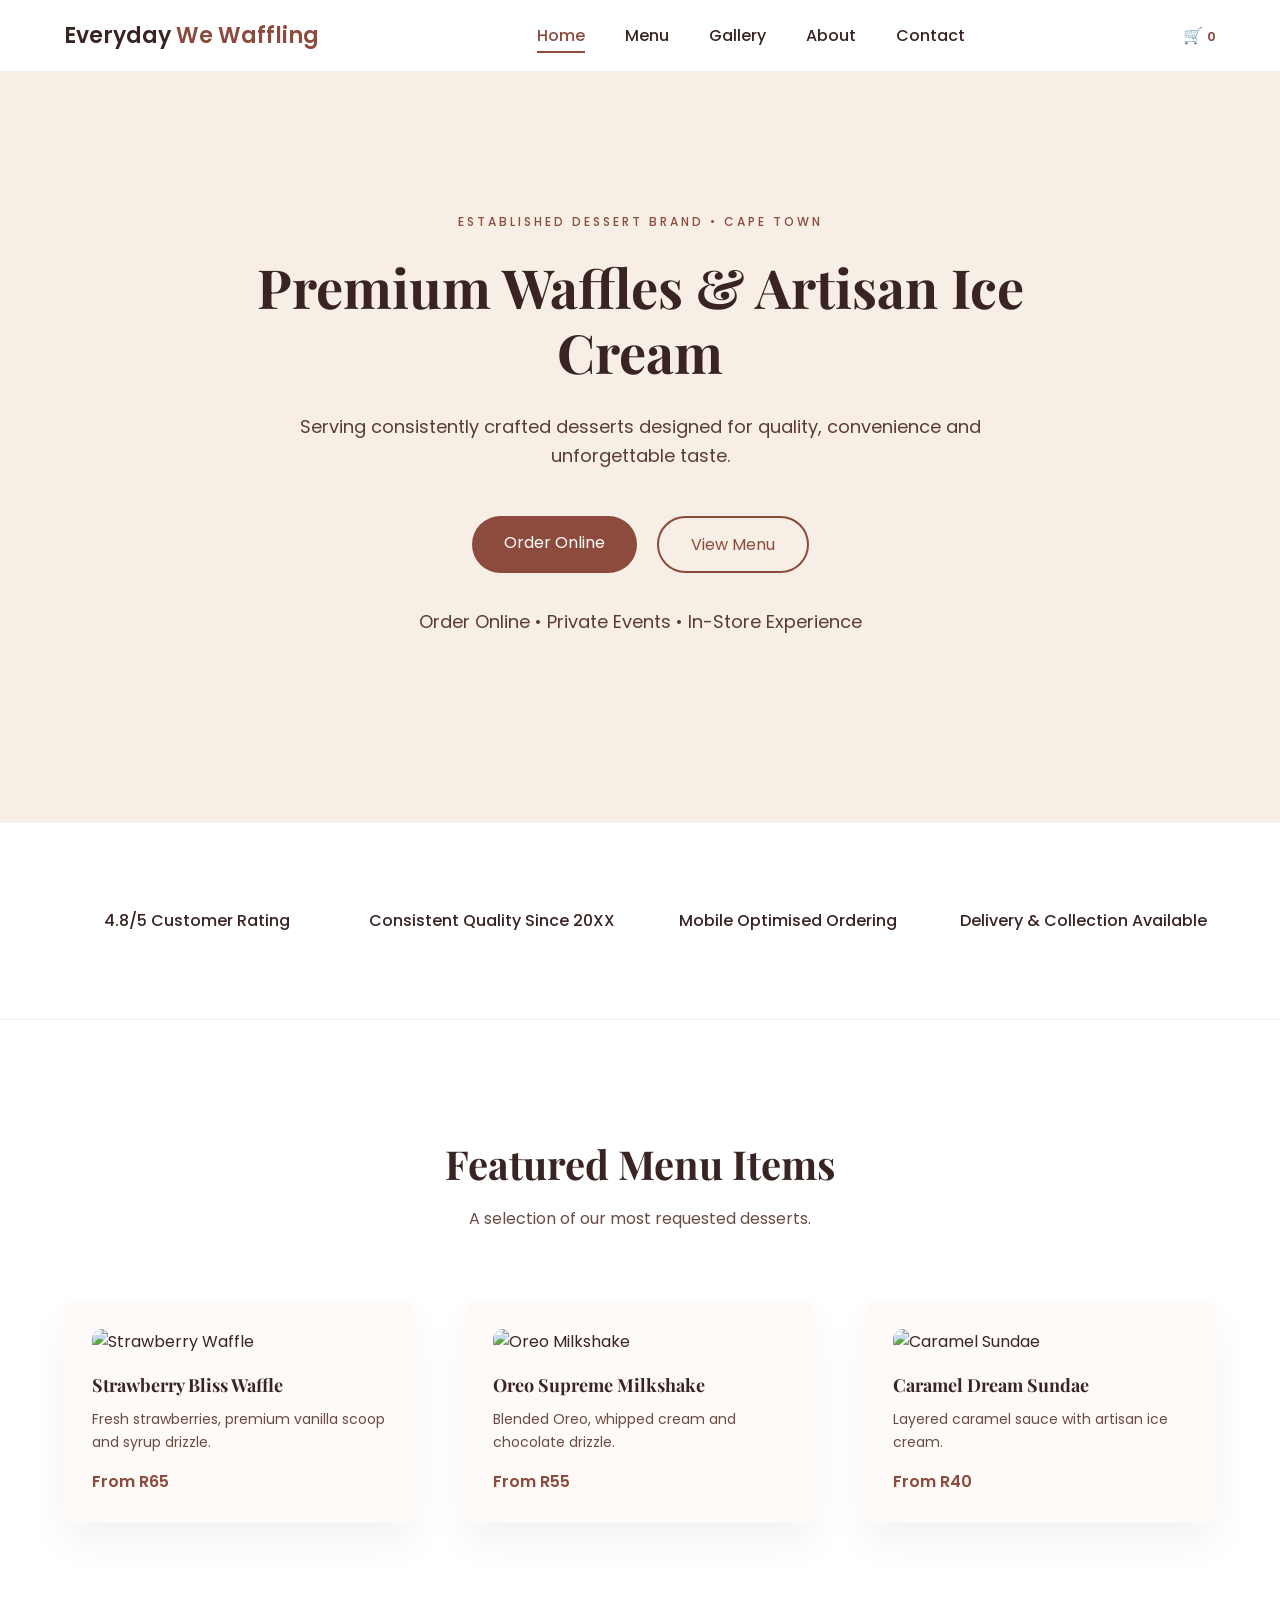
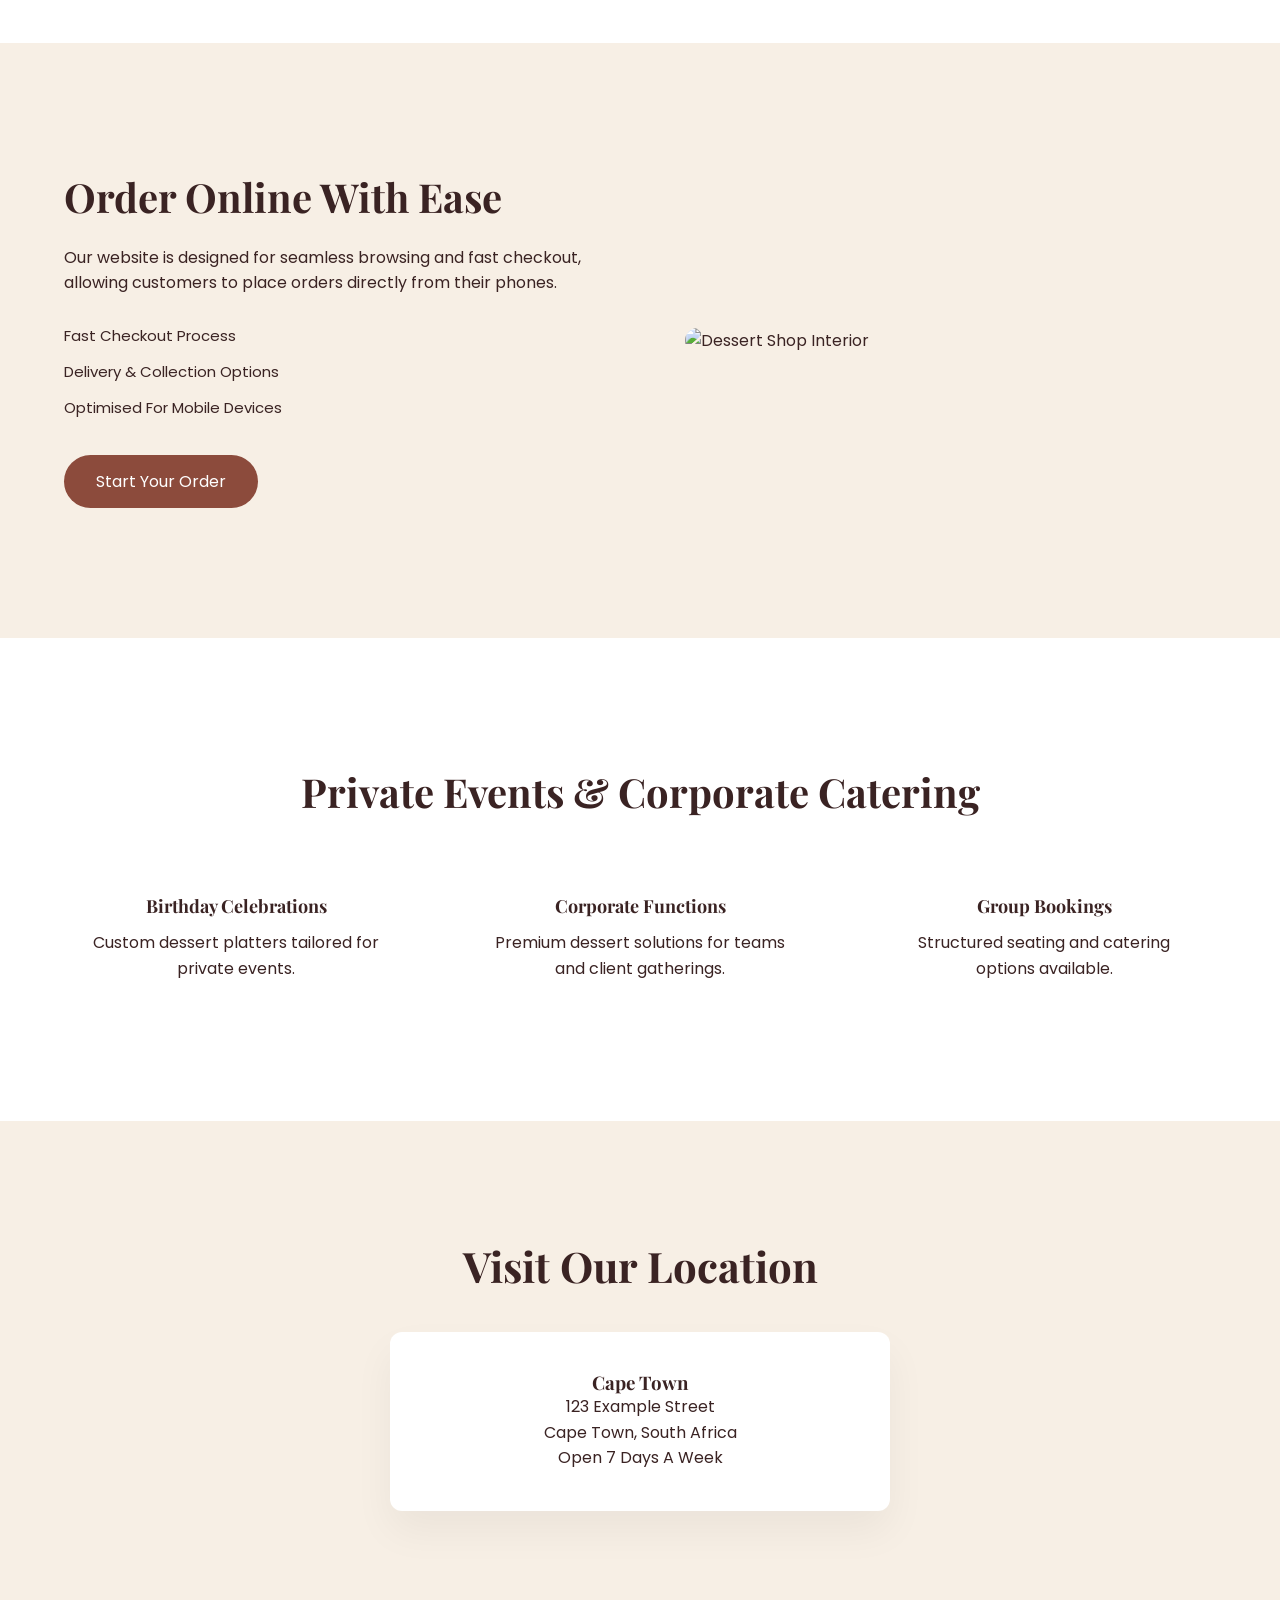
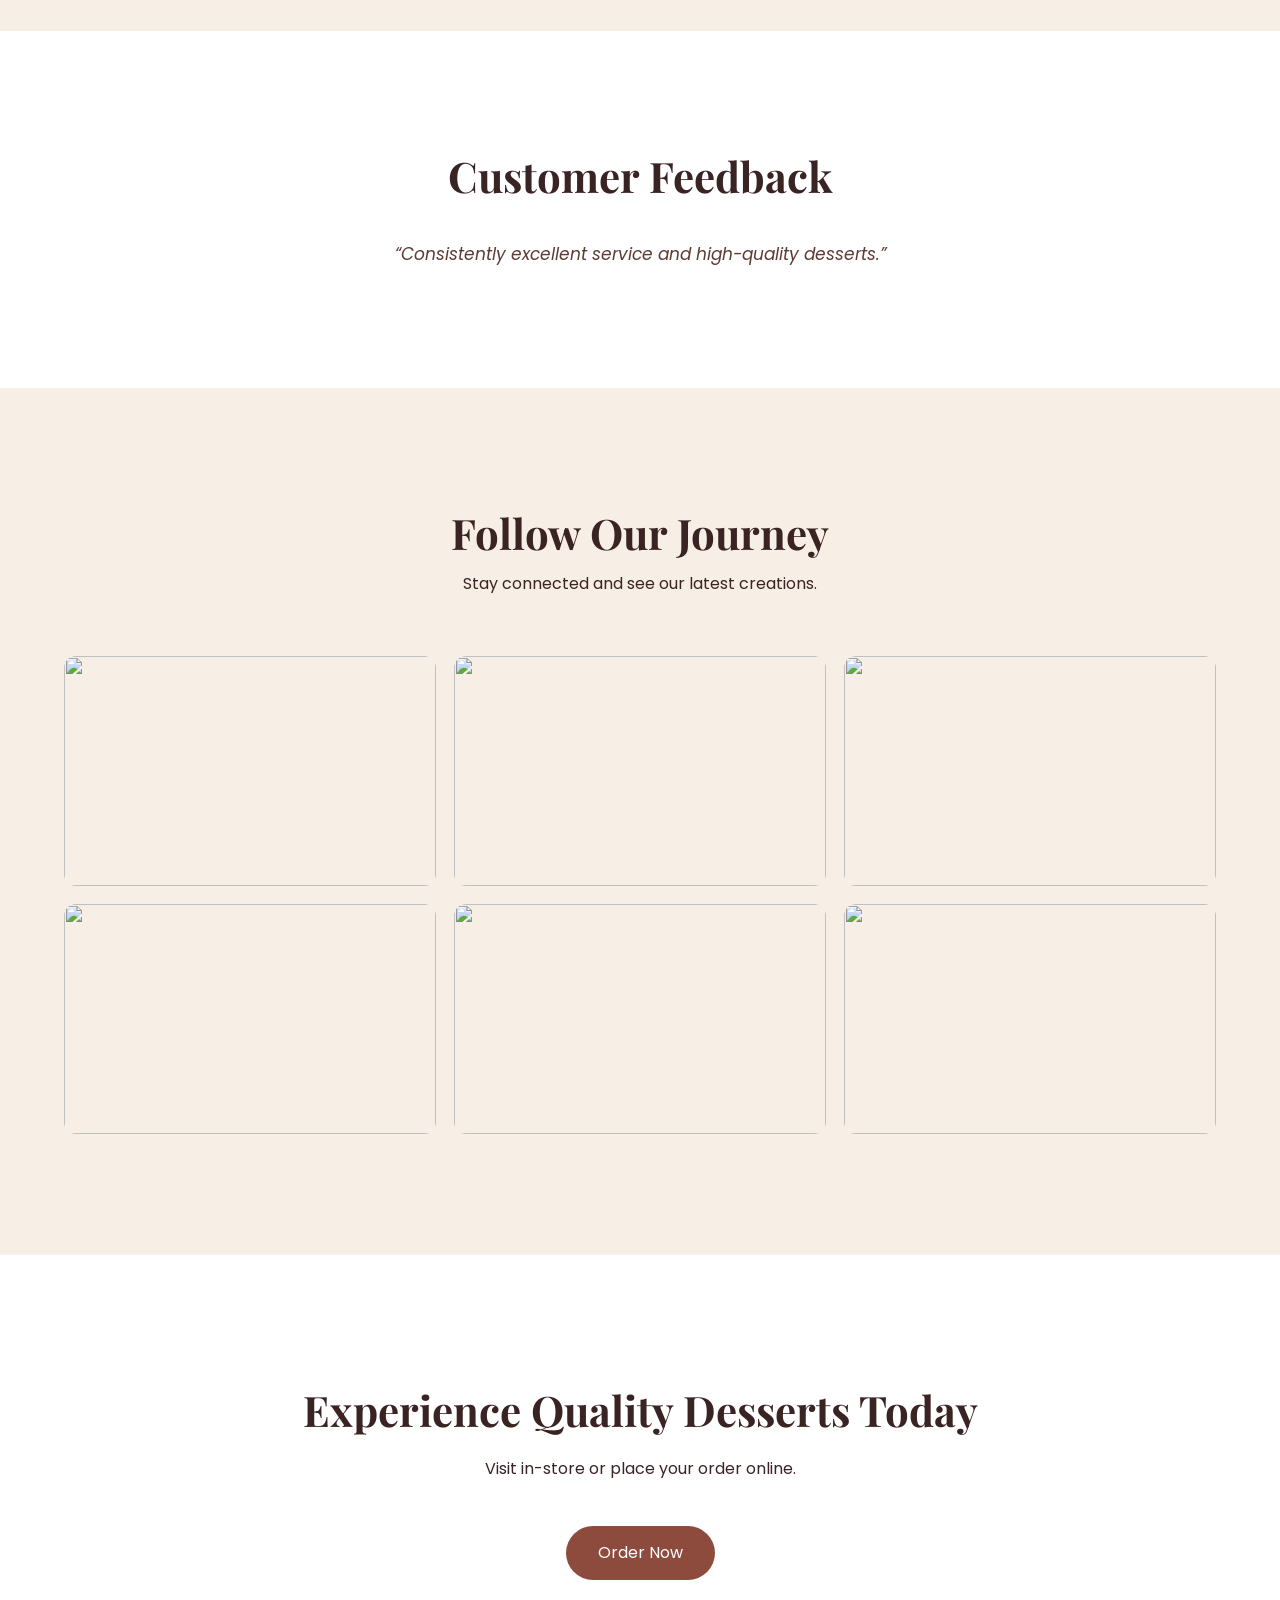
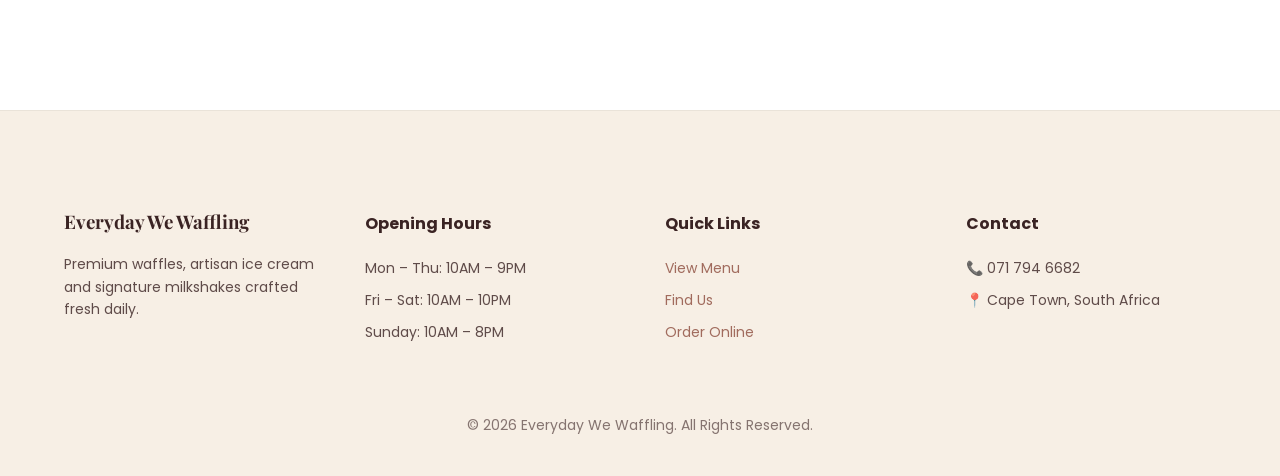
==== index.html @ 871d84f9 "updated all pages" ====
<!DOCTYPE html>
<html lang="en">
<head>
<meta charset="UTF-8">
<meta name="viewport" content="width=device-width, initial-scale=1.0">
<title>Everyday We Waffling | Premium Waffles & Artisan Ice Cream</title>

<link rel="stylesheet" href="css/styles.css">
<link rel="stylesheet" href="css/home.css">

<link href="https://fonts.googleapis.com/css2?family=Playfair+Display:wght@600;700&family=Poppins:wght@300;400;500;600&display=swap" rel="stylesheet">
</head>

<body>

<div id="header"></div>

<!-- HERO -->
<section class="hero reveal">
  <div class="container hero-content">

    <span class="hero-tagline">
      Established Dessert Brand • Cape Town
    </span>

    <h1>
      Premium Waffles & Artisan Ice Cream
    </h1>

    <p>
      Serving consistently crafted desserts designed for quality,
      convenience and unforgettable taste.
    </p>

    <div class="hero-buttons">
      <a href="menu.html" class="btn-primary">
        Order Online
      </a>
      <a href="#favourites" class="btn-outline">
        View Menu
      </a>
    </div>

    <p class="micro-trust">
      Order Online • Private Events • In-Store Experience
    </p>

  </div>
</section>

<!-- TRUST STRIP -->
<section class="social-proof reveal">
  <div class="container proof-grid">
    <div>4.8/5 Customer Rating</div>
    <div>Consistent Quality Since 20XX</div>
    <div>Mobile Optimised Ordering</div>
    <div>Delivery & Collection Available</div>
  </div>
</section>

<!-- BEST SELLERS -->
<section id="favourites" class="best-sellers reveal">
  <div class="container">

    <h2>Featured Menu Items</h2>
    <p class="section-sub">
      A selection of our most requested desserts.
    </p>

    <div class="products-grid">

      <div class="product-card">
        <img src="assets/images/products/strawberry-waffle.jpg" alt="Strawberry Waffle">
        <h3>Strawberry Bliss Waffle</h3>
        <p>Fresh strawberries, premium vanilla scoop and syrup drizzle.</p>
        <span class="price">From R65</span>
      </div>

      <div class="product-card">
        <img src="assets/images/products/oreo-milkshake.jpg" alt="Oreo Milkshake">
        <h3>Oreo Supreme Milkshake</h3>
        <p>Blended Oreo, whipped cream and chocolate drizzle.</p>
        <span class="price">From R55</span>
      </div>

      <div class="product-card">
        <img src="assets/images/products/caramel-sundae.jpg" alt="Caramel Sundae">
        <h3>Caramel Dream Sundae</h3>
        <p>Layered caramel sauce with artisan ice cream.</p>
        <span class="price">From R40</span>
      </div>

    </div>

  </div>
</section>

<!-- ONLINE ORDER -->
<section class="online-order reveal">
  <div class="container order-grid">

    <div class="order-text">
      <h2>Order Online With Ease</h2>
      <p>
        Our website is designed for seamless browsing and fast checkout,
        allowing customers to place orders directly from their phones.
      </p>

      <ul>
        <li>Fast Checkout Process</li>
        <li>Delivery & Collection Options</li>
        <li>Optimised For Mobile Devices</li>
      </ul>

      <a href="menu.html" class="btn-primary">
        Start Your Order
      </a>
    </div>

    <div class="order-image">
      <img src="assets/images/products/shop-interior.jpg" alt="Dessert Shop Interior">
    </div>

  </div>
</section>

<!-- EVENTS -->
<section class="events reveal">
  <div class="container">

    <h2>Private Events & Corporate Catering</h2>

    <div class="events-grid">
      <div>
        <h3>Birthday Celebrations</h3>
        <p>Custom dessert platters tailored for private events.</p>
      </div>

      <div>
        <h3>Corporate Functions</h3>
        <p>Premium dessert solutions for teams and client gatherings.</p>
      </div>

      <div>
        <h3>Group Bookings</h3>
        <p>Structured seating and catering options available.</p>
      </div>
    </div>

  </div>
</section>

<!-- LOCATION SECTION -->
<section class="locations reveal">
  <div class="container">

    <h2>Visit Our Location</h2>

    <div class="location-box">
      <h3>Cape Town</h3>
      <p>
        123 Example Street<br>
        Cape Town, South Africa
      </p>
      <p>Open 7 Days A Week</p>
    </div>

  </div>
</section>

<!-- TESTIMONIAL -->
<section class="testimonials reveal">
  <div class="container">
    <h2>Customer Feedback</h2>
    <div class="testimonial">
      “Consistently excellent service and high-quality desserts.”
    </div>
  </div>
</section>

<!-- INSTAGRAM -->
<section class="instagram reveal">
  <div class="container">

    <h2>Follow Our Journey</h2>
    <p>Stay connected and see our latest creations.</p>

    <div class="insta-grid">
      <img src="assets/images/products/insta1.jpg" alt="">
      <img src="assets/images/products/insta2.jpg" alt="">
      <img src="assets/images/products/insta3.jpg" alt="">
      <img src="assets/images/products/insta4.jpg" alt="">
      <img src="assets/images/products/insta5.jpg" alt="">
      <img src="assets/images/products/insta6.jpg" alt="">
    </div>

  </div>
</section>

<!-- FINAL CTA -->
<section class="cta reveal">
  <div class="container">

    <h2>Experience Quality Desserts Today</h2>
    <p>Visit in-store or place your order online.</p>

    <a href="menu.html" class="btn-primary large">
      Order Now
    </a>

  </div>
</section>

<div id="footer"></div>

<script src="components/component.js"></script>

<script>
const reveals = document.querySelectorAll(".reveal");

const observer = new IntersectionObserver(entries=>{
  entries.forEach(entry=>{
    if(entry.isIntersecting){
      entry.target.classList.add("active");
    }
  });
},{ threshold:0.15 });

reveals.forEach(reveal=>{
  observer.observe(reveal);
});
</script>

</body>
</html>
---- css/styles.css ----
/* =========================
   ROOT VARIABLES
========================= */

:root{
  --brown:#3a2323;
  --accent:#8c4b3c;
  --cream:#f7efe5;
  --light:#fdfaf7;
  --text:#3a2323;
}

/* =========================
   RESET
========================= */

*{
  margin:0;
  padding:0;
  box-sizing:border-box;
}

html{
  scroll-behavior:smooth;
}

body{
  font-family:'Poppins',sans-serif;
  color:var(--text);
  background:var(--cream);
  line-height:1.6;
  overflow-x:hidden;
}

/* =========================
   LAYOUT SYSTEM
========================= */

.container{
  width:90%;
  max-width:1200px;
  margin:0 auto;
}

section{
  padding:120px 0;
}

/* =========================
   TYPOGRAPHY
========================= */

h1,h2,h3{
  font-family:'Playfair Display',serif;
  line-height:1.2;
}

h2{
  font-size:42px;
}

p{
  line-height:1.6;
}

/* =========================
   BUTTONS (MICRO INTERACTIONS)
========================= */

.btn-primary{
  padding:14px 32px;
  border-radius:30px;
  text-decoration:none;
  background:var(--accent);
  color:#fff;
  display:inline-block;
  transition:all .3s ease;
}

.btn-primary:hover{
  background:#6f3a2e;
  transform:translateY(-3px);
  box-shadow:0 10px 25px rgba(0,0,0,0.15);
}

.btn-outline{
  padding:14px 32px;
  border-radius:30px;
  border:2px solid var(--accent);
  color:var(--accent);
  text-decoration:none;
  display:inline-block;
  transition:all .3s ease;
}

.btn-outline:hover{
  background:var(--accent);
  color:#fff;
  transform:translateY(-3px);
}

/* =========================
   HEADER
========================= */

.site-header{
  position:sticky;
  top:0;
  width:100%;
  background:#ffffff;
  border-bottom:1px solid rgba(0,0,0,0.06);
  z-index:1000;
  transition:all .3s ease;
}

.site-header.scrolled{
  box-shadow:0 10px 30px rgba(0,0,0,0.05);
  padding:10px 0;
}

.navbar{
  display:flex;
  justify-content:space-between;
  align-items:center;
  padding:18px 0;
}

.logo{
  font-size:22px;
  font-weight:600;
  color:var(--brown);
  text-decoration:none;
  transition:.3s ease;
}

.logo span{
  color:var(--accent);
}

.nav-links{
  display:flex;
  gap:40px;
  list-style:none;
}

.nav-links a{
  text-decoration:none;
  color:var(--brown);
  font-weight:500;
  position:relative;
  transition:.3s ease;
}

.nav-links a::after{
  content:"";
  position:absolute;
  bottom:-6px;
  left:0;
  width:0;
  height:2px;
  background:var(--accent);
  transition:.3s ease;
}

.nav-links a:hover::after,
.nav-links a.active::after{
  width:100%;
}

.nav-links a.active{
  color:var(--accent);
}

/* Header Icons */

.nav-icons{
  display:flex;
  align-items:center;
  gap:22px;
}

.nav-icons i{
  font-size:18px;
  cursor:pointer;
  color:var(--brown);
  transition:.3s ease;
}

.nav-icons i:hover{
  color:var(--accent);
  transform:translateY(-2px);
}

.cart-count{
  font-size:13px;
  font-weight:600;
  color:var(--accent);
}

/* Mobile */

.hamburger{
  display:none;
  cursor:pointer;
  flex-direction:column;
  gap:4px;
}

.hamburger span{
  width:25px;
  height:3px;
  background:var(--brown);
}

/* =========================
   FOOTER
========================= */

.site-footer{
  background:var(--cream);
  color:var(--brown);
  padding:100px 0 40px;
  border-top:1px solid rgba(0,0,0,0.05);
}

.footer-grid{
  display:grid;
  grid-template-columns:repeat(auto-fit,minmax(220px,1fr));
  gap:50px;
}

.site-footer h3,
.site-footer h4{
  margin-bottom:20px;
}

.site-footer p,
.site-footer li{
  font-size:14px;
  margin-bottom:10px;
  opacity:.8;
}

.site-footer ul{
  list-style:none;
}

.site-footer a{
  color:var(--accent);
  text-decoration:none;
  transition:.3s ease;
}

.site-footer a:hover{
  color:var(--brown);
}

.footer-bottom{
  text-align:center;
  margin-top:60px;
  font-size:14px;
  opacity:.6;
}

/* =========================
   SCROLL REVEAL SYSTEM
========================= */

.reveal{
  opacity:0;
  transform:translateY(40px);
  transition:all .8s ease;
}

.reveal.active{
  opacity:1;
  transform:translateY(0);
}

/* =========================
   RESPONSIVE
========================= */

@media(max-width:900px){

  section{
    padding:90px 0;
  }

  .nav-links{
    position:absolute;
    top:70px;
    right:0;
    background:var(--cream);
    width:250px;
    flex-direction:column;
    padding:30px;
    gap:20px;
    box-shadow:0 20px 40px rgba(0,0,0,0.1);
    transform:translateX(100%);
    opacity:0;
    transition:all .3s ease;
  }

  .nav-links.active{
    transform:translateX(0);
    opacity:1;
  }

  .hamburger{
    display:flex;
  }

}
---- css/home.css ----
/* =========================
   HERO
========================= */

.hero{
  background:#f7efe5;
  text-align:center;
  padding-top:140px;
  padding-bottom:140px;
}

.hero-content{
  max-width:800px;
  margin:0 auto;
}

.hero-tagline{
  display:block;
  font-size:12px;
  letter-spacing:3px;
  text-transform:uppercase;
  color:#8c4b3c;
  margin-bottom:24px;
  font-weight:500;
}

.hero h1{
  font-size:54px;
  color:#3a2323;
  margin-bottom:28px;
}

.hero p{
  font-size:18px;
  color:#5c3b33;
  margin-bottom:45px;
}

.hero-buttons{
  display:flex;
  justify-content:center;
  gap:20px;
  flex-wrap:wrap;
}

.micro-trust{
  margin-top:35px;
  font-size:14px;
  color:#6b4a42;
}

/* =========================
   TRUST BAR
========================= */

.social-proof{
  background:#ffffff;
  padding:70px 0;
  border-top:1px solid rgba(0,0,0,0.05);
  border-bottom:1px solid rgba(0,0,0,0.05);
}

.proof-grid{
  display:grid;
  grid-template-columns:repeat(auto-fit,minmax(200px,1fr));
  gap:30px;
  text-align:center;
  font-weight:500;
  color:#3a2323;
}

.proof-grid div{
  padding:15px 0;
}

/* =========================
   BEST SELLERS
========================= */

.best-sellers{
  background:#ffffff;
}

.best-sellers h2{
  text-align:center;
  font-size:40px;
  margin-bottom:18px;
}

.section-sub{
  text-align:center;
  margin-bottom:70px;
  color:#6b4a42;
}

.products-grid{
  display:grid;
  grid-template-columns:repeat(auto-fit,minmax(280px,1fr));
  gap:50px;
}

.product-card{
  background:#fdfaf7;
  border-radius:12px; /* reduced from 18px */
  padding:28px;
  box-shadow:0 20px 40px rgba(0,0,0,0.05);
  display:flex;
  flex-direction:column;
  transition:transform .3s ease, box-shadow .3s ease;
}

.product-card:hover{
  transform:translateY(-8px);
  box-shadow:0 25px 50px rgba(0,0,0,0.07);
}

.product-card img{
  width:100%;
  border-radius:10px; /* reduced */
  margin-bottom:20px;
  transition:transform .4s ease;
}

.product-card:hover img{
  transform:scale(1.04);
}

.product-card h3{
  margin-bottom:12px;
  font-size:18px;
}

.product-card p{
  margin-bottom:16px;
  font-size:14px;
  color:#6b4a42;
}

.price{
  margin-top:auto;
  font-weight:600;
  color:#8c4b3c;
}

/* =========================
   ONLINE ORDER
========================= */

.online-order{
  background:#f7efe5;
  padding:130px 0;
}

.order-grid{
  display:grid;
  grid-template-columns:1fr 1fr;
  gap:90px;
  align-items:center;
}

.order-text h2{
  font-size:40px;
  margin-bottom:24px;
}

.order-text p{
  margin-bottom:28px;
}

.order-text ul{
  list-style:none;
  padding:0;
  margin-bottom:35px;
}

.order-text li{
  margin-bottom:12px;
  font-size:15px;
}

.order-image img{
  width:100%;
  border-radius:14px;
  transition:transform .4s ease;
}

.order-image img:hover{
  transform:scale(1.02);
}

/* =========================
   EVENTS
========================= */

.events{
  background:#ffffff;
  text-align:center;
  padding:130px 0;
}

.events h2{
  font-size:40px;
  margin-bottom:70px;
}

.events-grid{
  display:grid;
  grid-template-columns:repeat(auto-fit,minmax(250px,1fr));
  gap:60px;
}

.events-grid div{
  padding:10px 20px;
}

.events-grid h3{
  margin-bottom:12px;
  font-size:18px;
}

/* =========================
   LOCATIONS
========================= */

.locations{
  background:#f7efe5;
  text-align:center;
  padding:120px 0;
}

.location-box{
  max-width:500px;
  margin:40px auto 0;
  background:#ffffff;
  padding:40px;
  border-radius:12px;
  box-shadow:0 20px 40px rgba(0,0,0,0.05);
}

/* =========================
   TESTIMONIALS
========================= */

.testimonials{
  background:#ffffff;
  text-align:center;
  padding:120px 0;
}

.testimonials h2{
  margin-bottom:40px;
}

.testimonial{
  max-width:650px;
  margin:0 auto;
  font-size:17px;
  font-style:italic;
  color:#5c3b33;
}

/* =========================
   INSTAGRAM
========================= */

.instagram{
  background:#f7efe5;
  text-align:center;
  padding:120px 0;
}

.instagram h2{
  margin-bottom:12px;
}

.instagram p{
  margin-bottom:60px;
}

.insta-grid{
  display:grid;
  grid-template-columns:repeat(3,1fr);
  gap:18px;
}

.insta-grid img{
  width:100%;
  height:230px;
  object-fit:cover;
  border-radius:12px;
  transition:transform .4s ease;
}

.insta-grid img:hover{
  transform:scale(1.03);
}

/* =========================
   CTA
========================= */

.cta{
  background:#ffffff; /* changed from dark brown */
  color:#3a2323;
  text-align:center;
  padding:130px 0;
  border-top:1px solid rgba(0,0,0,0.05);
}

.cta h2{
  font-size:42px;
  margin-bottom:20px;
}

.cta p{
  margin-bottom:45px;
}

/* =========================
   RESPONSIVE
========================= */

@media(max-width:900px){

  .hero h1{
    font-size:36px;
  }

  .order-grid{
    grid-template-columns:1fr;
    gap:50px;
  }

  .insta-grid{
    grid-template-columns:repeat(2,1fr);
  }

}

@media(max-width:600px){

  section{
    padding:90px 0;
  }

  .insta-grid{
    grid-template-columns:1fr;
  }

}
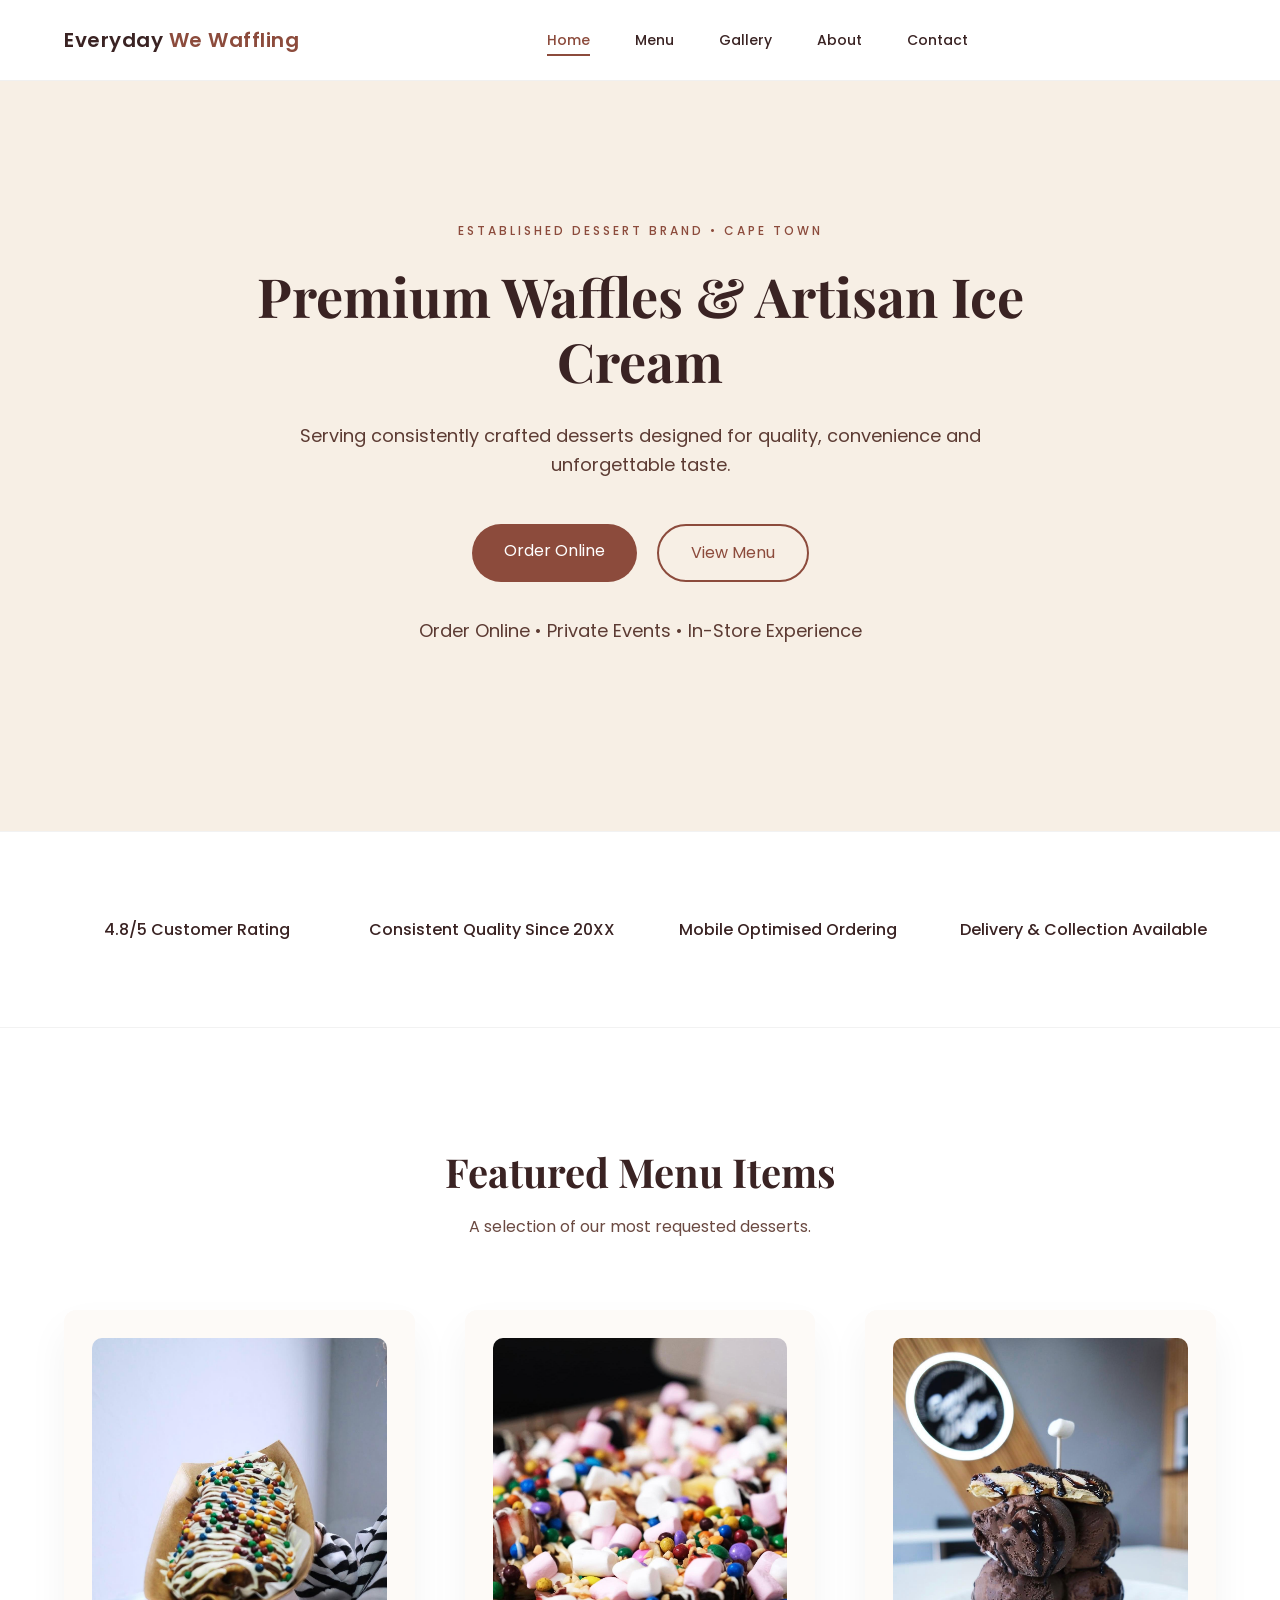
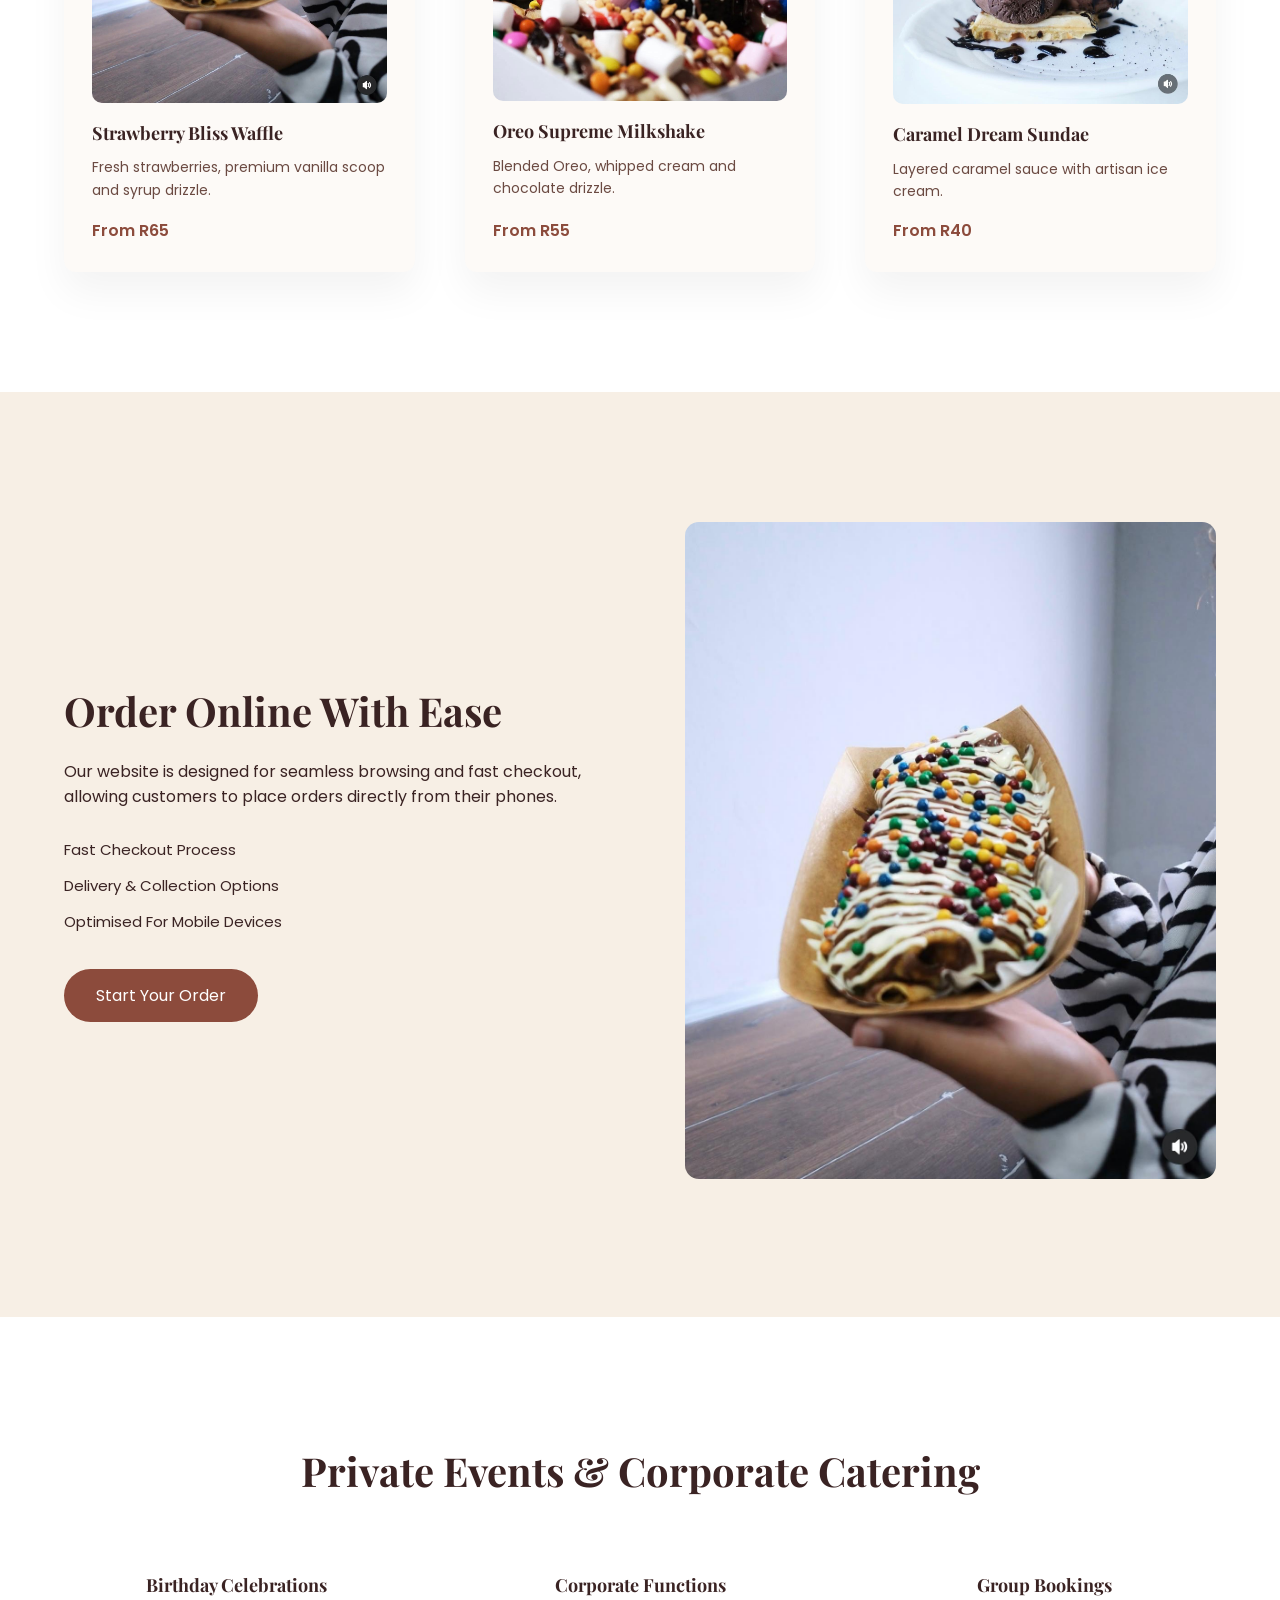
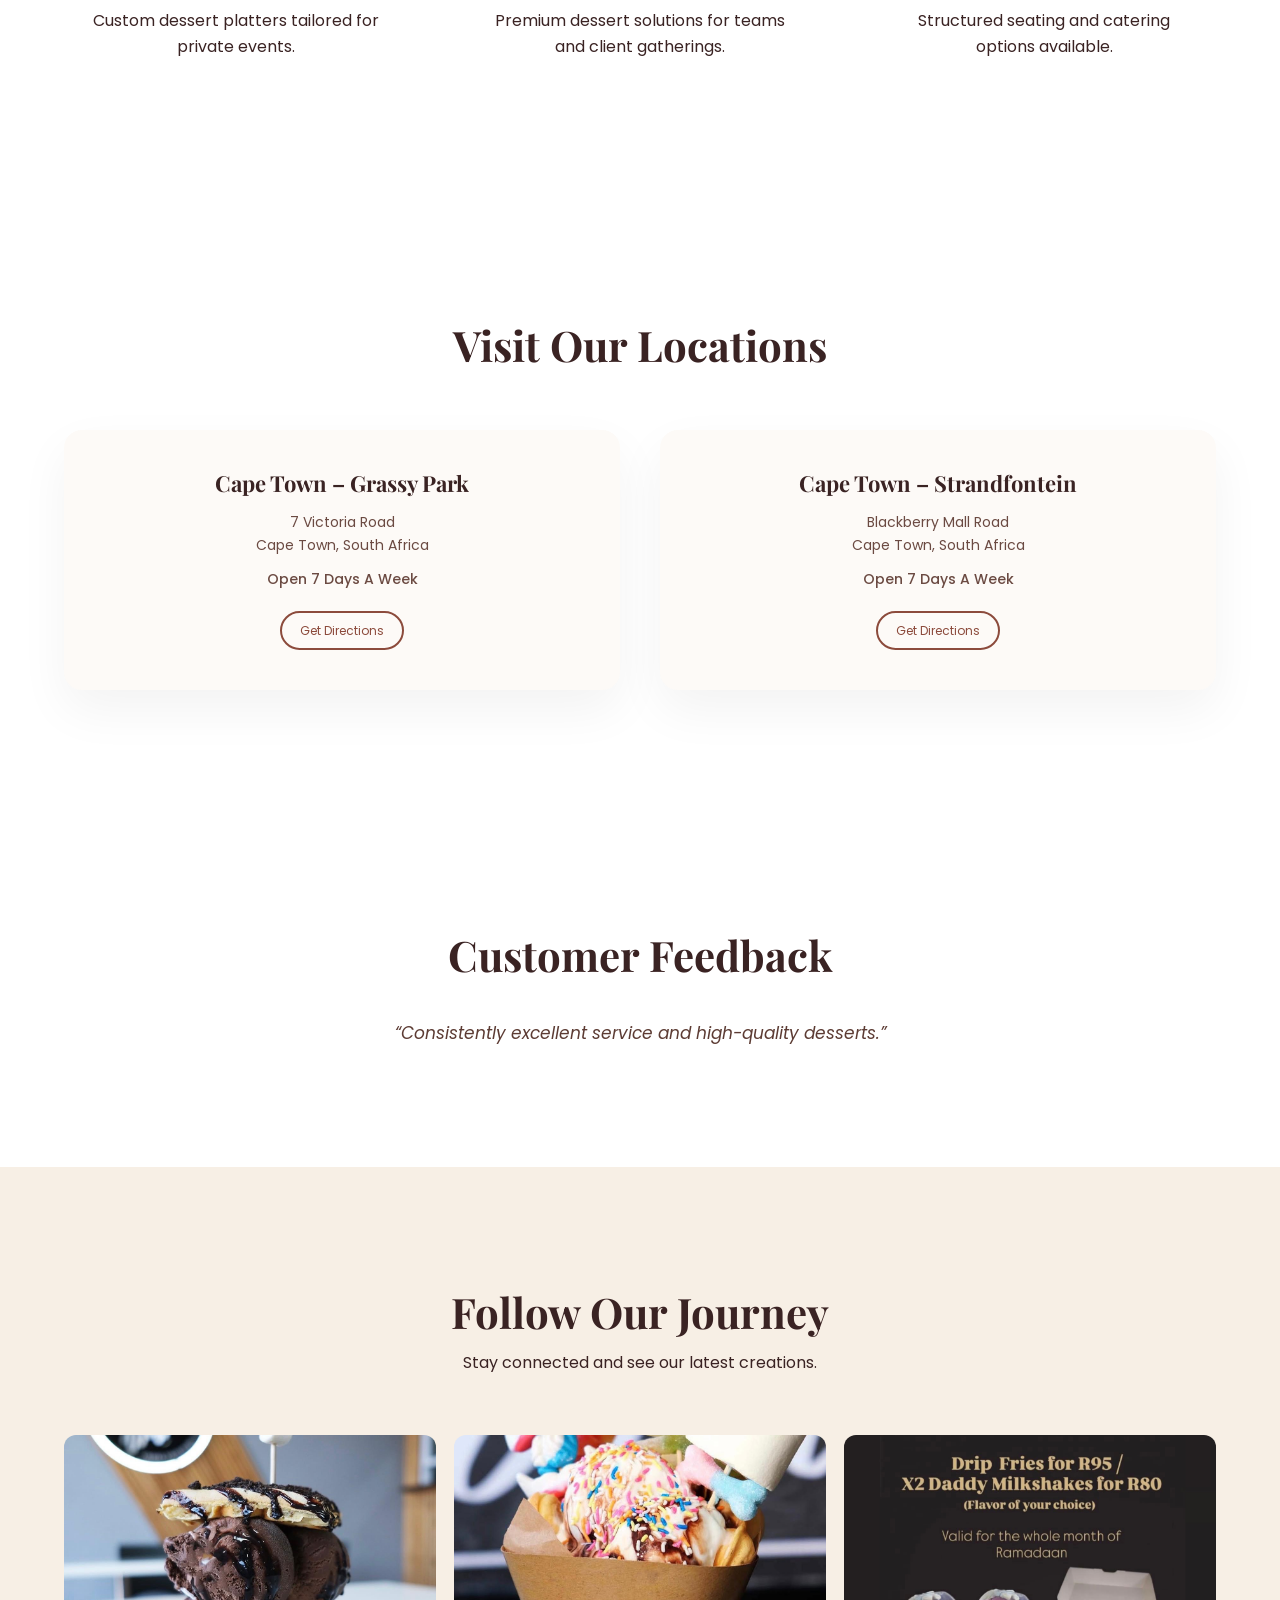
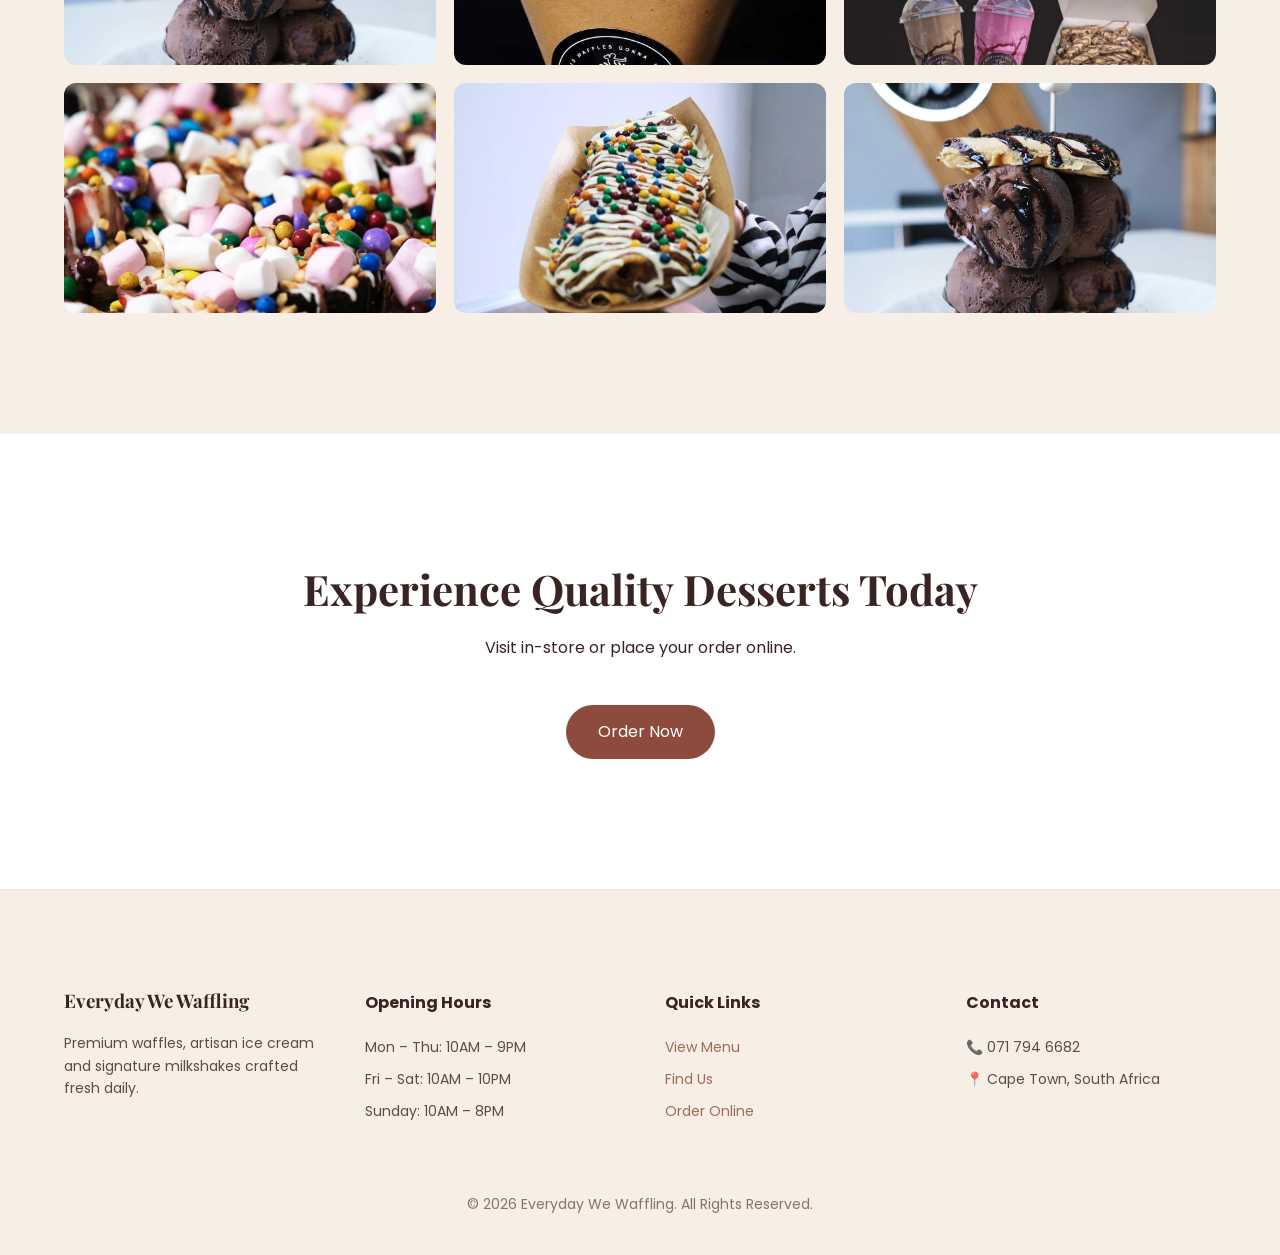
==== commit cff6be8f: "added images" ====
--- a/index.html
+++ b/index.html
@@ -70,21 +70,21 @@
     <div class="products-grid">
 
       <div class="product-card">
-        <img src="assets/images/products/strawberry-waffle.jpg" alt="Strawberry Waffle">
+        <img src="assets/images/waffle.jpeg" alt="Strawberry Waffle">
         <h3>Strawberry Bliss Waffle</h3>
         <p>Fresh strawberries, premium vanilla scoop and syrup drizzle.</p>
         <span class="price">From R65</span>
       </div>
 
       <div class="product-card">
-        <img src="assets/images/products/oreo-milkshake.jpg" alt="Oreo Milkshake">
+        <img src="assets/images/sprinkle.jpeg" alt="Oreo Milkshake">
         <h3>Oreo Supreme Milkshake</h3>
         <p>Blended Oreo, whipped cream and chocolate drizzle.</p>
         <span class="price">From R55</span>
       </div>
 
       <div class="product-card">
-        <img src="assets/images/products/caramel-sundae.jpg" alt="Caramel Sundae">
+        <img src="assets/images/icecream.jpeg" alt="Caramel Sundae">
         <h3>Caramel Dream Sundae</h3>
         <p>Layered caramel sauce with artisan ice cream.</p>
         <span class="price">From R40</span>
@@ -118,7 +118,7 @@
     </div>
 
     <div class="order-image">
-      <img src="assets/images/products/shop-interior.jpg" alt="Dessert Shop Interior">
+      <img src="assets/images/waffle.jpeg" alt="Dessert Shop Interior">
     </div>
 
   </div>
@@ -154,15 +154,30 @@
 <section class="locations reveal">
   <div class="container">
 
-    <h2>Visit Our Location</h2>
-
-    <div class="location-box">
-      <h3>Cape Town</h3>
-      <p>
-        123 Example Street<br>
-        Cape Town, South Africa
-      </p>
-      <p>Open 7 Days A Week</p>
+    <h2 class="section-title">Visit Our Locations</h2>
+
+    <div class="locations-grid">
+
+      <div class="location-box">
+        <h3>Cape Town – Grassy Park</h3>
+        <p>
+          7 Victoria Road<br>
+          Cape Town, South Africa
+        </p>
+        <p class="hours">Open 7 Days A Week</p>
+        <a href="#" class="btn-outline small">Get Directions</a>
+      </div>
+
+      <div class="location-box">
+        <h3>Cape Town – Strandfontein</h3>
+        <p>
+          Blackberry Mall Road<br>
+          Cape Town, South Africa
+        </p>
+        <p class="hours">Open 7 Days A Week</p>
+        <a href="#" class="btn-outline small">Get Directions</a>
+      </div>
+
     </div>
 
   </div>
@@ -186,12 +201,12 @@
     <p>Stay connected and see our latest creations.</p>
 
     <div class="insta-grid">
-      <img src="assets/images/products/insta1.jpg" alt="">
-      <img src="assets/images/products/insta2.jpg" alt="">
-      <img src="assets/images/products/insta3.jpg" alt="">
-      <img src="assets/images/products/insta4.jpg" alt="">
-      <img src="assets/images/products/insta5.jpg" alt="">
-      <img src="assets/images/products/insta6.jpg" alt="">
+      <img src="assets/images/icecream.jpeg" alt="">
+      <img src="assets/images/marsh.jpeg" alt="">
+      <img src="assets/images/special.jpeg" alt="">
+      <img src="assets/images/sprinkle.jpeg" alt="">
+      <img src="assets/images/waffle.jpeg" alt="">
+      <img src="assets/images/icecream.jpeg" alt="">
     </div>
 
   </div>
--- a/css/styles.css
+++ b/css/styles.css
@@ -64,7 +64,7 @@
 }
 
 /* =========================
-   BUTTONS (MICRO INTERACTIONS)
+   BUTTONS
 ========================= */
 
 .btn-primary{
@@ -114,38 +114,43 @@
 }
 
 .site-header.scrolled{
-  box-shadow:0 10px 30px rgba(0,0,0,0.05);
-  padding:10px 0;
+  box-shadow:0 8px 25px rgba(0,0,0,0.06);
 }
 
 .navbar{
   display:flex;
+  align-items:center;
   justify-content:space-between;
-  align-items:center;
-  padding:18px 0;
-}
+  height:80px;
+}
+
+/* Logo */
 
 .logo{
-  font-size:22px;
+  font-size:20px;
   font-weight:600;
   color:var(--brown);
   text-decoration:none;
-  transition:.3s ease;
+  letter-spacing:.5px;
 }
 
 .logo span{
   color:var(--accent);
 }
 
+/* Navigation */
+
 .nav-links{
   display:flex;
-  gap:40px;
+  gap:45px;
   list-style:none;
+  align-items:center;
 }
 
 .nav-links a{
   text-decoration:none;
   color:var(--brown);
+  font-size:14px;
   font-weight:500;
   position:relative;
   transition:.3s ease;
@@ -171,33 +176,32 @@
   color:var(--accent);
 }
 
-/* Header Icons */
-
-.nav-icons{
+/* CTA Button */
+
+.nav-actions{
   display:flex;
   align-items:center;
-  gap:22px;
-}
-
-.nav-icons i{
-  font-size:18px;
-  cursor:pointer;
-  color:var(--brown);
-  transition:.3s ease;
-}
-
-.nav-icons i:hover{
-  color:var(--accent);
+  gap:20px;
+}
+
+.nav-cta{
+  padding:10px 22px;
+  border-radius:30px;
+  background:var(--accent);
+  color:#fff;
+  text-decoration:none;
+  font-size:13px;
+  font-weight:500;
+  transition:all .3s ease;
+}
+
+.nav-cta:hover{
+  background:#6f3a2e;
   transform:translateY(-2px);
-}
-
-.cart-count{
-  font-size:13px;
-  font-weight:600;
-  color:var(--accent);
-}
-
-/* Mobile */
+  box-shadow:0 8px 20px rgba(0,0,0,0.1);
+}
+
+/* Hamburger */
 
 .hamburger{
   display:none;
@@ -207,9 +211,11 @@
 }
 
 .hamburger span{
-  width:25px;
+  width:24px;
   height:3px;
   background:var(--brown);
+  border-radius:2px;
+  transition:.3s ease;
 }
 
 /* =========================
@@ -263,7 +269,7 @@
 }
 
 /* =========================
-   SCROLL REVEAL SYSTEM
+   SCROLL REVEAL
 ========================= */
 
 .reveal{
@@ -289,13 +295,13 @@
 
   .nav-links{
     position:absolute;
-    top:70px;
+    top:80px;
     right:0;
-    background:var(--cream);
-    width:250px;
+    width:260px;
+    background:#ffffff;
     flex-direction:column;
     padding:30px;
-    gap:20px;
+    gap:25px;
     box-shadow:0 20px 40px rgba(0,0,0,0.1);
     transform:translateX(100%);
     opacity:0;
@@ -307,8 +313,20 @@
     opacity:1;
   }
 
+  .nav-cta{
+    display:none;
+  }
+
   .hamburger{
     display:flex;
   }
 
+}
+
+@media(max-width:600px){
+
+  section{
+    padding:80px 0;
+  }
+
 }
--- a/css/home.css
+++ b/css/home.css
@@ -219,22 +219,57 @@
 }
 
 /* =========================
-   LOCATIONS
+   LOCATIONS SECTION
 ========================= */
 
 .locations{
-  background:#f7efe5;
-  text-align:center;
-  padding:120px 0;
+  background:#ffffff;
+  text-align:center;
+}
+
+.section-title{
+  margin-bottom:60px;
+}
+
+.locations-grid{
+  display:grid;
+  grid-template-columns:repeat(auto-fit,minmax(300px,1fr));
+  gap:40px;
 }
 
 .location-box{
-  max-width:500px;
-  margin:40px auto 0;
-  background:#ffffff;
+  background:#fdfaf7;
   padding:40px;
-  border-radius:12px;
-  box-shadow:0 20px 40px rgba(0,0,0,0.05);
+  border-radius:18px;
+  box-shadow:0 20px 50px rgba(0,0,0,0.05);
+  transition:all .3s ease;
+}
+
+.location-box:hover{
+  transform:translateY(-6px);
+  box-shadow:0 25px 60px rgba(0,0,0,0.08);
+}
+
+.location-box h3{
+  margin-bottom:15px;
+  font-size:22px;
+  color:#3a2323;
+}
+
+.location-box p{
+  margin-bottom:12px;
+  color:#6b4a42;
+  font-size:14px;
+}
+
+.location-box .hours{
+  font-weight:500;
+  margin-bottom:20px;
+}
+
+.btn-outline.small{
+  padding:8px 18px;
+  font-size:12px;
 }
 
 /* =========================
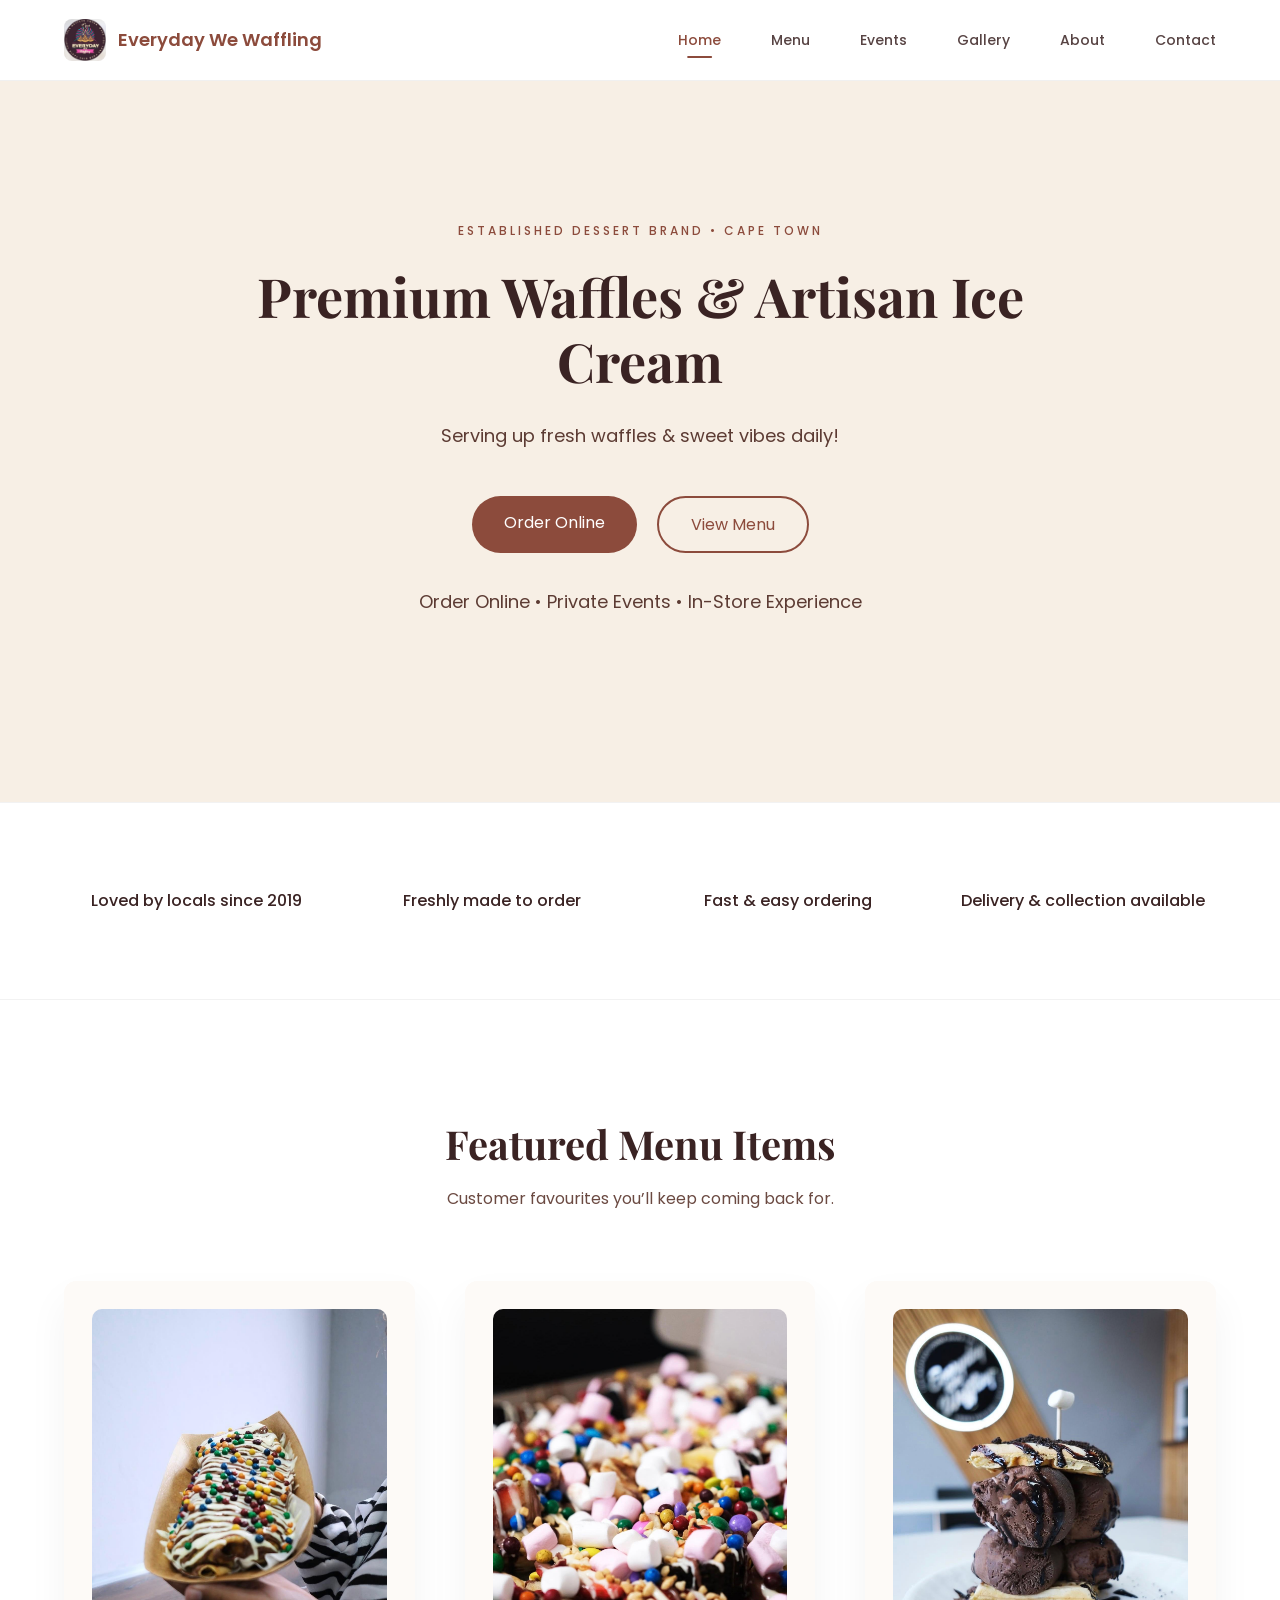
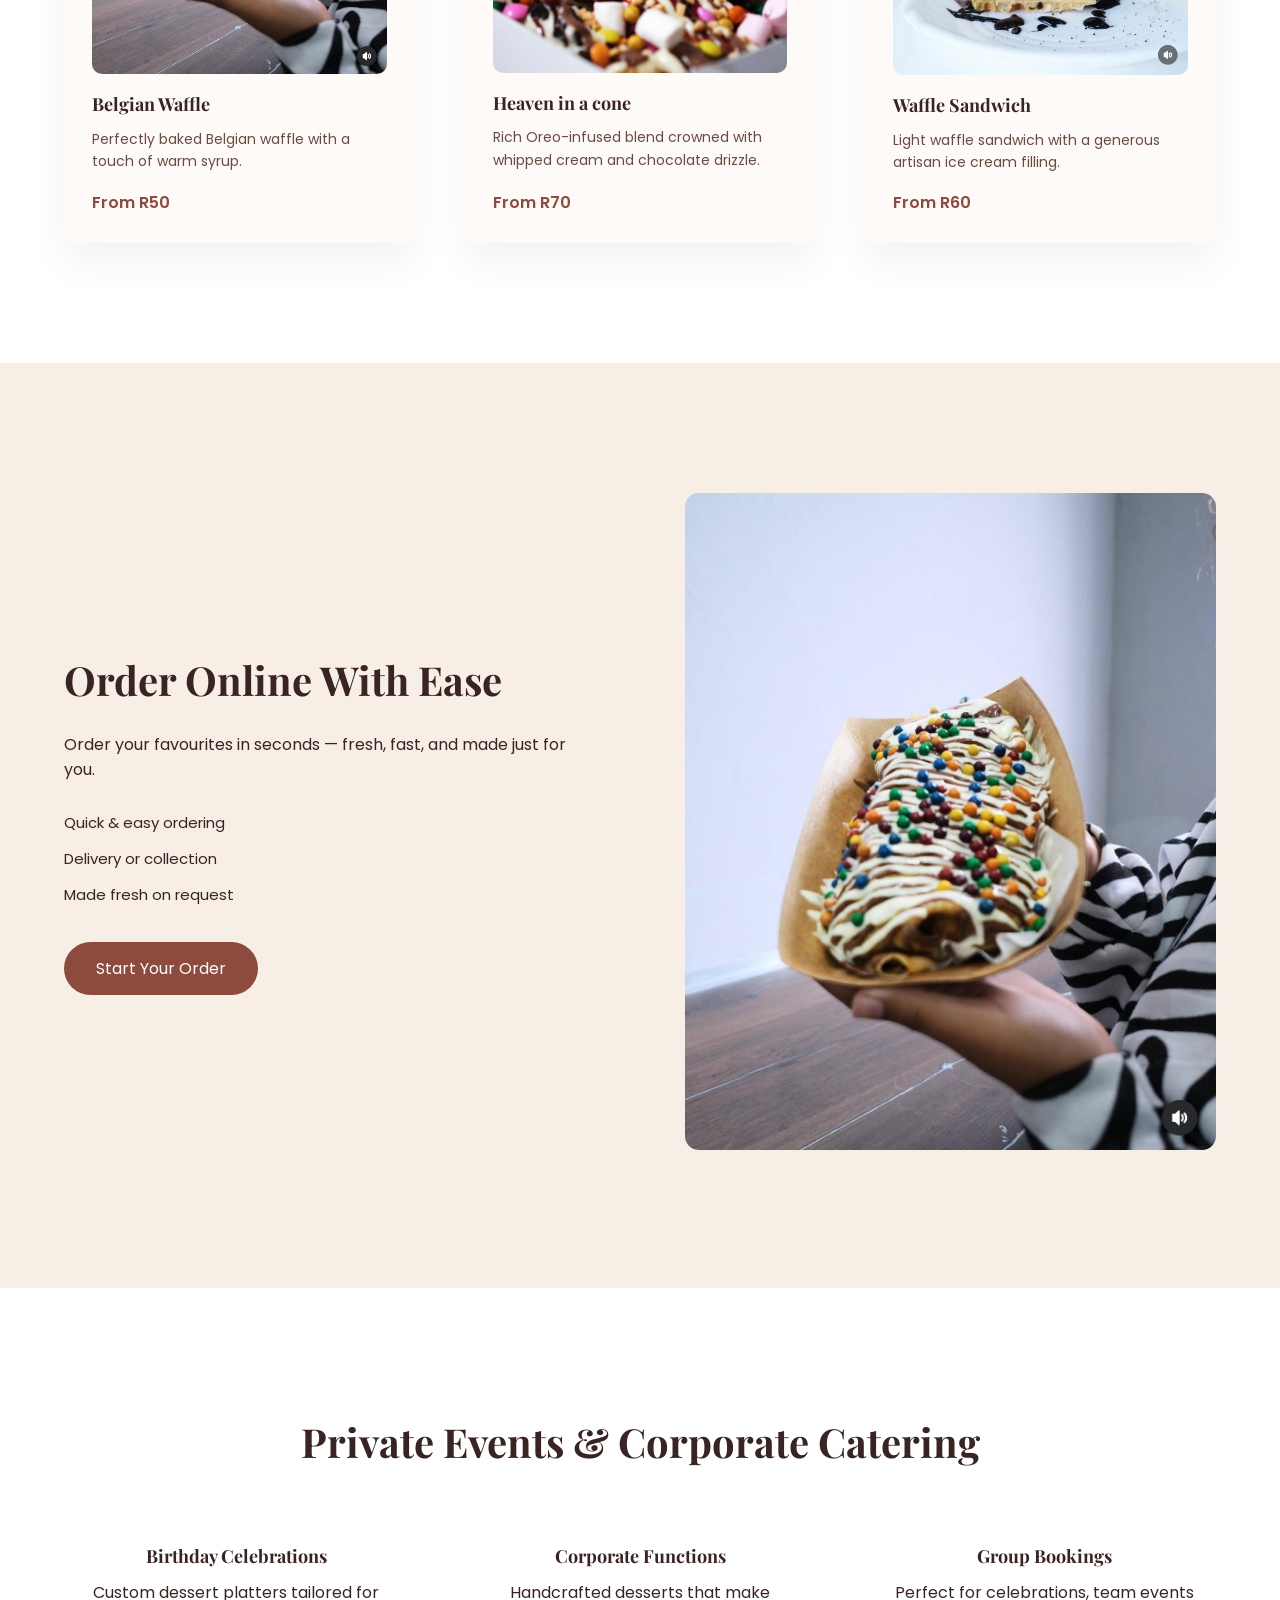
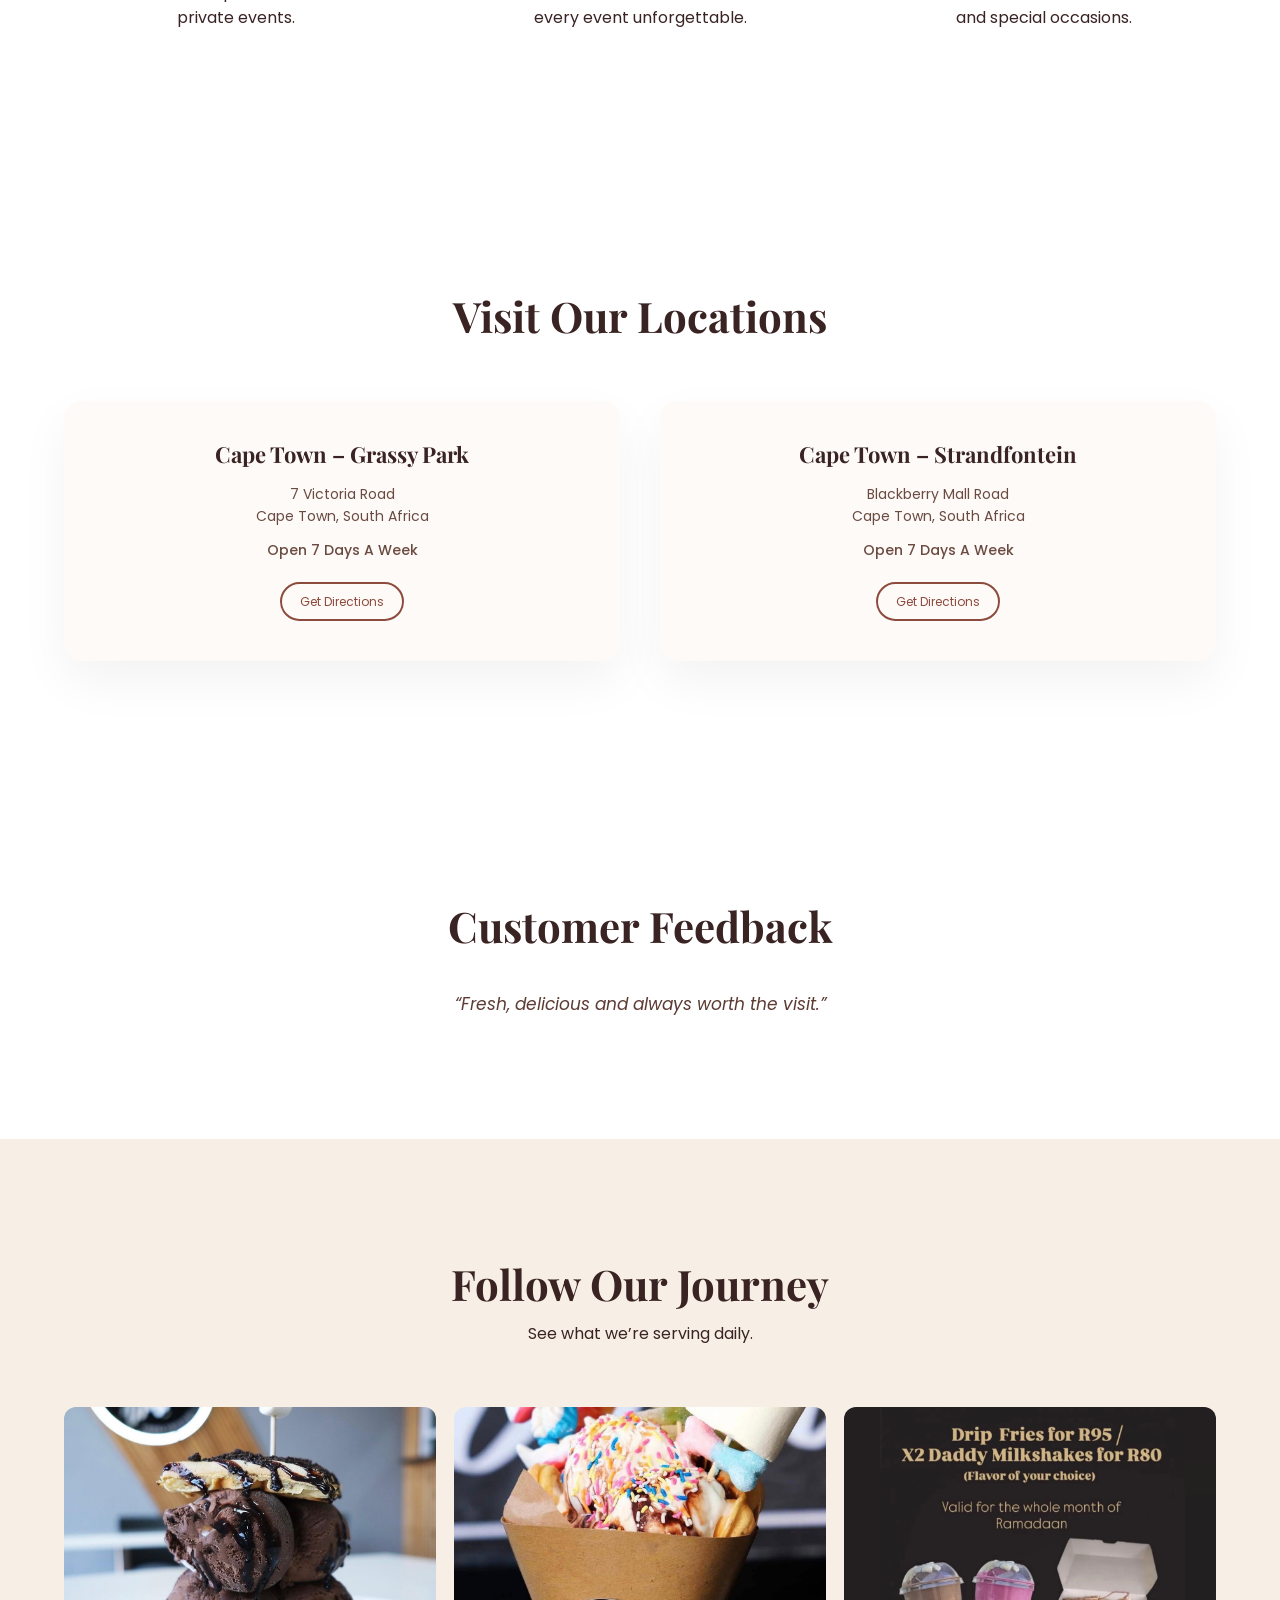
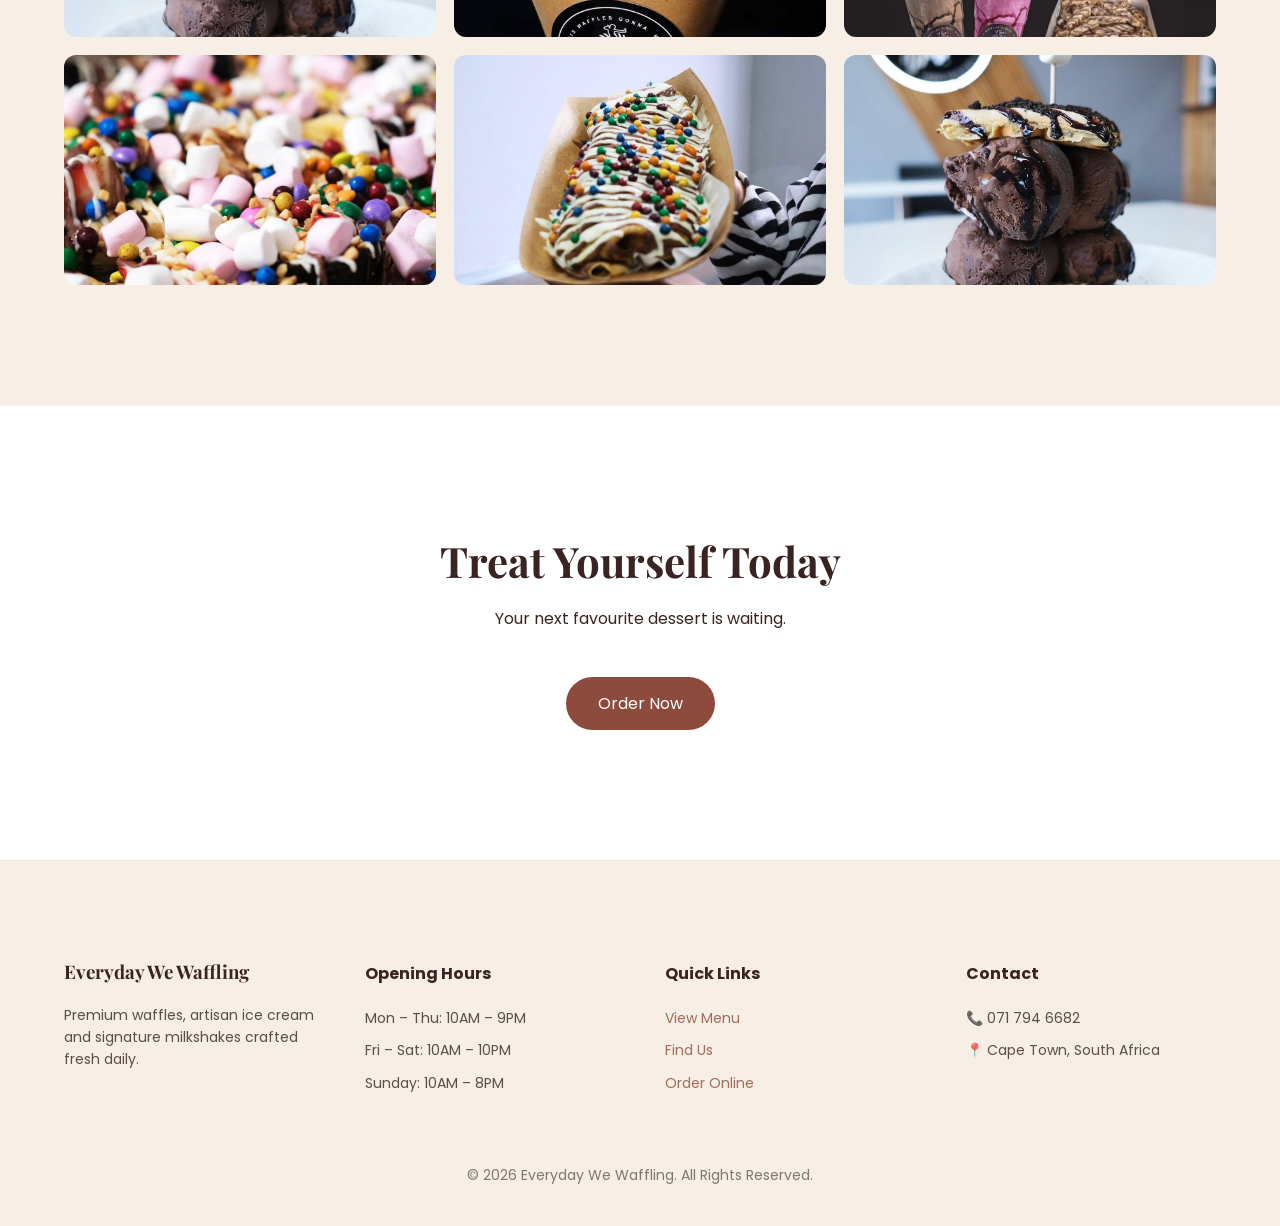
==== commit 587f2371: "updated menu" ====
--- a/index.html
+++ b/index.html
@@ -28,15 +28,14 @@
     </h1>
 
     <p>
-      Serving consistently crafted desserts designed for quality,
-      convenience and unforgettable taste.
+      Serving up fresh waffles & sweet vibes daily!
     </p>
 
     <div class="hero-buttons">
       <a href="menu.html" class="btn-primary">
         Order Online
       </a>
-      <a href="#favourites" class="btn-outline">
+      <a href="menu.html" class="btn-outline">
         View Menu
       </a>
     </div>
@@ -51,10 +50,10 @@
 <!-- TRUST STRIP -->
 <section class="social-proof reveal">
   <div class="container proof-grid">
-    <div>4.8/5 Customer Rating</div>
-    <div>Consistent Quality Since 20XX</div>
-    <div>Mobile Optimised Ordering</div>
-    <div>Delivery & Collection Available</div>
+    <div>Loved by locals since 2019</div>
+    <div>Freshly made to order</div>
+    <div>Fast & easy ordering</div>
+    <div>Delivery & collection available</div>
   </div>
 </section>
 
@@ -64,30 +63,30 @@
 
     <h2>Featured Menu Items</h2>
     <p class="section-sub">
-      A selection of our most requested desserts.
+      Customer favourites you’ll keep coming back for.
     </p>
 
     <div class="products-grid">
 
       <div class="product-card">
-        <img src="assets/images/waffle.jpeg" alt="Strawberry Waffle">
-        <h3>Strawberry Bliss Waffle</h3>
-        <p>Fresh strawberries, premium vanilla scoop and syrup drizzle.</p>
-        <span class="price">From R65</span>
+        <img src="assets/images/waffle.jpeg" alt="Belgian Waffle">
+        <h3>Belgian Waffle</h3>
+        <p>Perfectly baked Belgian waffle with a touch of warm syrup.</p>
+        <span class="price">From R50</span>
       </div>
 
       <div class="product-card">
-        <img src="assets/images/sprinkle.jpeg" alt="Oreo Milkshake">
-        <h3>Oreo Supreme Milkshake</h3>
-        <p>Blended Oreo, whipped cream and chocolate drizzle.</p>
-        <span class="price">From R55</span>
+        <img src="assets/images/sprinkle.jpeg" alt="Heaven in a cone">
+        <h3>Heaven in a cone</h3>
+        <p>Rich Oreo-infused blend crowned with whipped cream and chocolate drizzle.</p>
+        <span class="price">From R70</span>
       </div>
 
       <div class="product-card">
-        <img src="assets/images/icecream.jpeg" alt="Caramel Sundae">
-        <h3>Caramel Dream Sundae</h3>
-        <p>Layered caramel sauce with artisan ice cream.</p>
-        <span class="price">From R40</span>
+        <img src="assets/images/icecream.jpeg" alt="Waffle sandwich">
+        <h3>Waffle Sandwich</h3>
+        <p>Light waffle sandwich with a generous artisan ice cream filling.</p>
+        <span class="price">From R60</span>
       </div>
 
     </div>
@@ -102,14 +101,15 @@
     <div class="order-text">
       <h2>Order Online With Ease</h2>
       <p>
-        Our website is designed for seamless browsing and fast checkout,
-        allowing customers to place orders directly from their phones.
+       <p>
+Order your favourites in seconds — fresh, fast, and made just for you.
+</p>
       </p>
 
       <ul>
-        <li>Fast Checkout Process</li>
-        <li>Delivery & Collection Options</li>
-        <li>Optimised For Mobile Devices</li>
+        <li>Quick & easy ordering</li>
+        <li>Delivery or collection</li>
+        <li>Made fresh on request</li>
       </ul>
 
       <a href="menu.html" class="btn-primary">
@@ -138,12 +138,12 @@
 
       <div>
         <h3>Corporate Functions</h3>
-        <p>Premium dessert solutions for teams and client gatherings.</p>
+        <p>Handcrafted desserts that make every event unforgettable.</p>
       </div>
 
       <div>
         <h3>Group Bookings</h3>
-        <p>Structured seating and catering options available.</p>
+       <p>Perfect for celebrations, team events and special occasions.</p>
       </div>
     </div>
 
@@ -188,7 +188,7 @@
   <div class="container">
     <h2>Customer Feedback</h2>
     <div class="testimonial">
-      “Consistently excellent service and high-quality desserts.”
+      “Fresh, delicious and always worth the visit.”
     </div>
   </div>
 </section>
@@ -198,7 +198,7 @@
   <div class="container">
 
     <h2>Follow Our Journey</h2>
-    <p>Stay connected and see our latest creations.</p>
+    <p>See what we’re serving daily.</p>
 
     <div class="insta-grid">
       <img src="assets/images/icecream.jpeg" alt="">
@@ -216,8 +216,8 @@
 <section class="cta reveal">
   <div class="container">
 
-    <h2>Experience Quality Desserts Today</h2>
-    <p>Visit in-store or place your order online.</p>
+    <h2>Treat Yourself Today</h2>
+    <p>Your next favourite dessert is waiting.</p>
 
     <a href="menu.html" class="btn-primary large">
       Order Now
--- a/css/styles.css
+++ b/css/styles.css
@@ -117,32 +117,46 @@
   box-shadow:0 8px 25px rgba(0,0,0,0.06);
 }
 
+/* NAVBAR GRID LAYOUT */
+
 .navbar{
+  display:grid;
+  grid-template-columns:auto 1fr auto;
+  align-items:center;
+  height:80px;
+}
+
+/* LOGO */
+
+.logo{
   display:flex;
   align-items:center;
-  justify-content:space-between;
-  height:80px;
-}
-
-/* Logo */
-
-.logo{
-  font-size:20px;
+  gap:12px;
+  font-size:18px;
   font-weight:600;
   color:var(--brown);
   text-decoration:none;
-  letter-spacing:.5px;
+}
+
+.logo img{
+  width:42px;
+  height:42px;
+  object-fit:cover;
+  border-radius:8px;
 }
 
 .logo span{
   color:var(--accent);
 }
 
-/* Navigation */
+/* NAV LINKS */
+
+/* NAV LINKS */
 
 .nav-links{
+  justify-self:end;
   display:flex;
-  gap:45px;
+  gap:50px;
   list-style:none;
   align-items:center;
 }
@@ -153,55 +167,55 @@
   font-size:14px;
   font-weight:500;
   position:relative;
-  transition:.3s ease;
-}
+  transition:all .3s ease;
+  opacity:.85;
+}
+
+/* Premium underline */
 
 .nav-links a::after{
   content:"";
   position:absolute;
-  bottom:-6px;
-  left:0;
+  bottom:-8px;
+  left:50%;
+  transform:translateX(-50%);
   width:0;
   height:2px;
   background:var(--accent);
-  transition:.3s ease;
-}
-
-.nav-links a:hover::after,
-.nav-links a.active::after{
-  width:100%;
-}
+  border-radius:10px;
+  transition:all .35s ease;
+}
+
+/* Hover state */
+
+.nav-links a:hover{
+  opacity:1;
+  transform:translateY(-2px);
+}
+
+.nav-links a:hover::after{
+  width:60%;
+}
+
+/* Active page */
 
 .nav-links a.active{
   color:var(--accent);
-}
-
-/* CTA Button */
+  opacity:1;
+}
+
+.nav-links a.active::after{
+  width:60%;
+}
+
+/* NAV ACTIONS */
 
 .nav-actions{
   display:flex;
   align-items:center;
-  gap:20px;
-}
-
-.nav-cta{
-  padding:10px 22px;
-  border-radius:30px;
-  background:var(--accent);
-  color:#fff;
-  text-decoration:none;
-  font-size:13px;
-  font-weight:500;
-  transition:all .3s ease;
-}
-
-.nav-cta:hover{
-  background:#6f3a2e;
-  transform:translateY(-2px);
-  box-shadow:0 8px 20px rgba(0,0,0,0.1);
-}
-
-/* Hamburger */
+}
+
+/* HAMBURGER */
 
 .hamburger{
   display:none;
@@ -215,7 +229,6 @@
   height:3px;
   background:var(--brown);
   border-radius:2px;
-  transition:.3s ease;
 }
 
 /* =========================
@@ -291,6 +304,10 @@
 
   section{
     padding:90px 0;
+  }
+
+  .navbar{
+    grid-template-columns:auto auto;
   }
 
   .nav-links{
@@ -313,12 +330,9 @@
     opacity:1;
   }
 
-  .nav-cta{
-    display:none;
-  }
-
   .hamburger{
     display:flex;
+    justify-self:end;
   }
 
 }
@@ -329,4 +343,13 @@
     padding:80px 0;
   }
 
+  .logo img{
+    width:34px;
+    height:34px;
+  }
+
+  .logo span{
+    font-size:16px;
+  }
+
 }
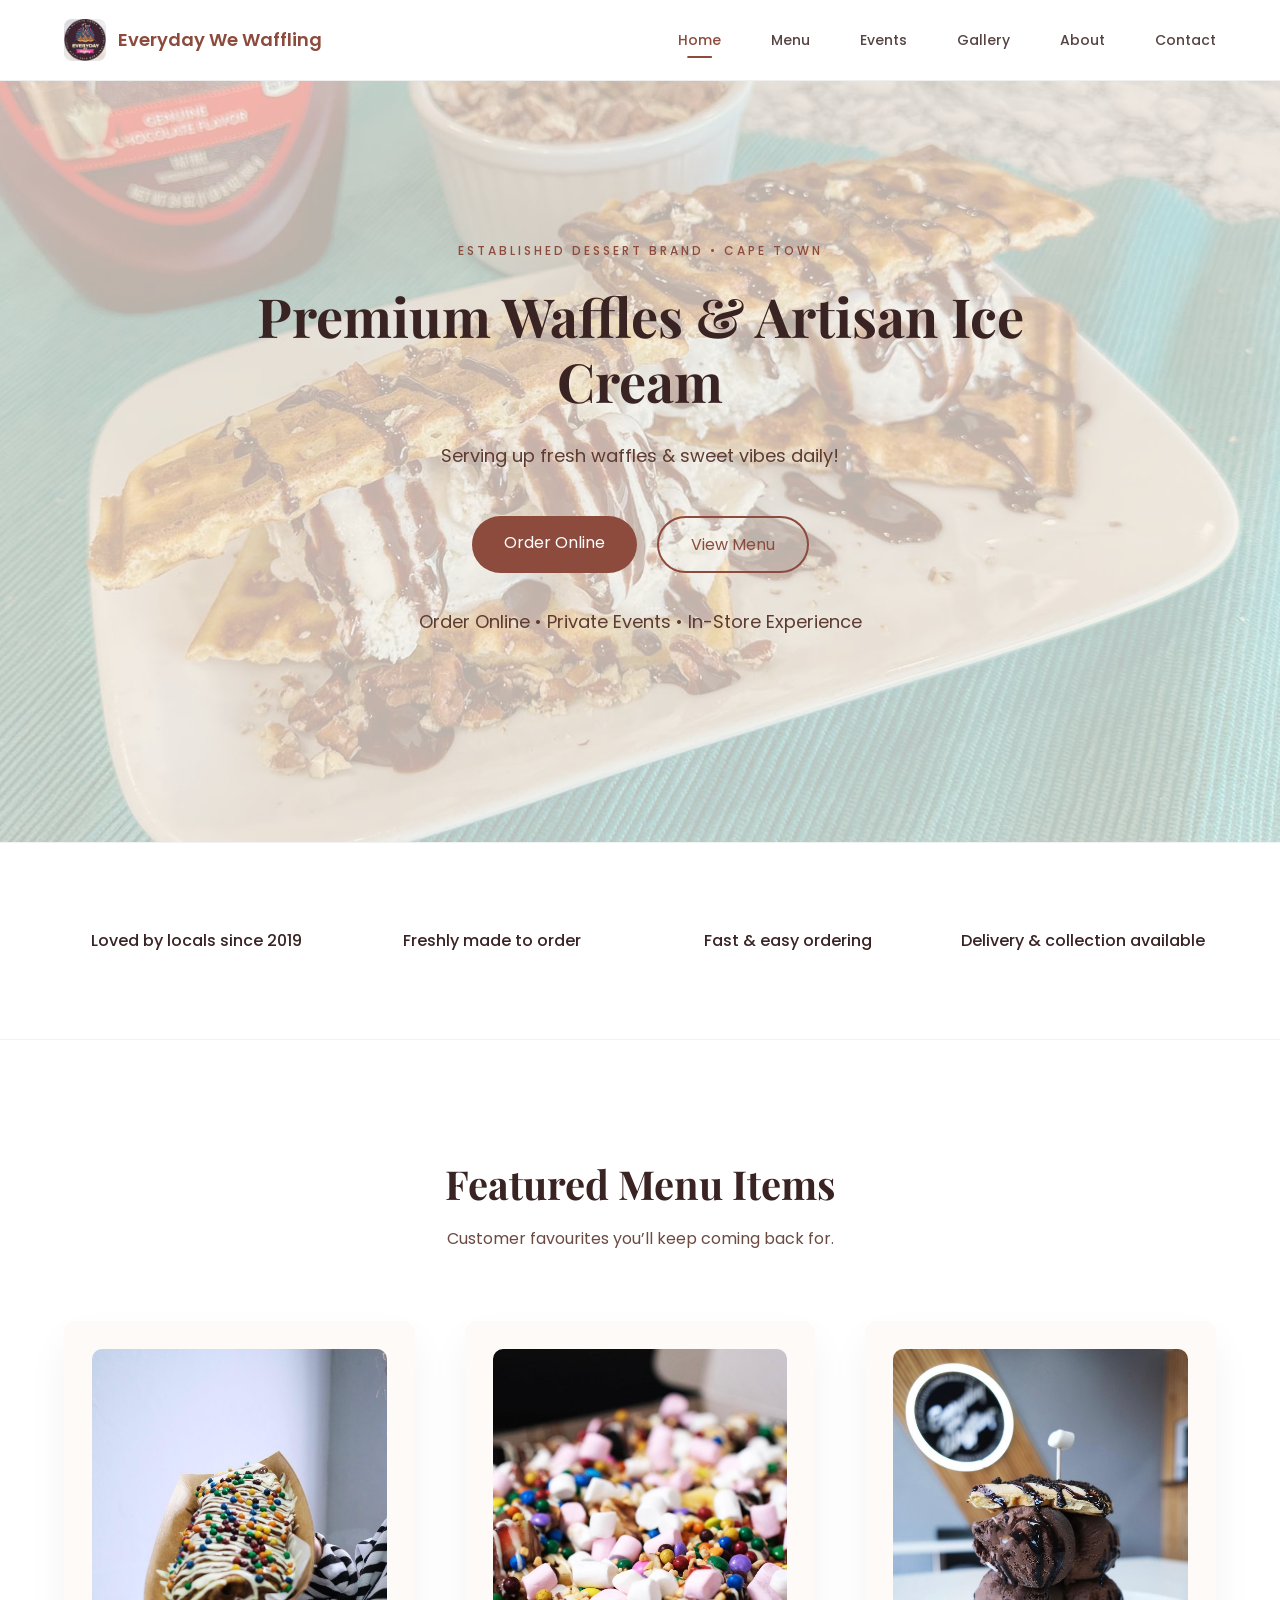
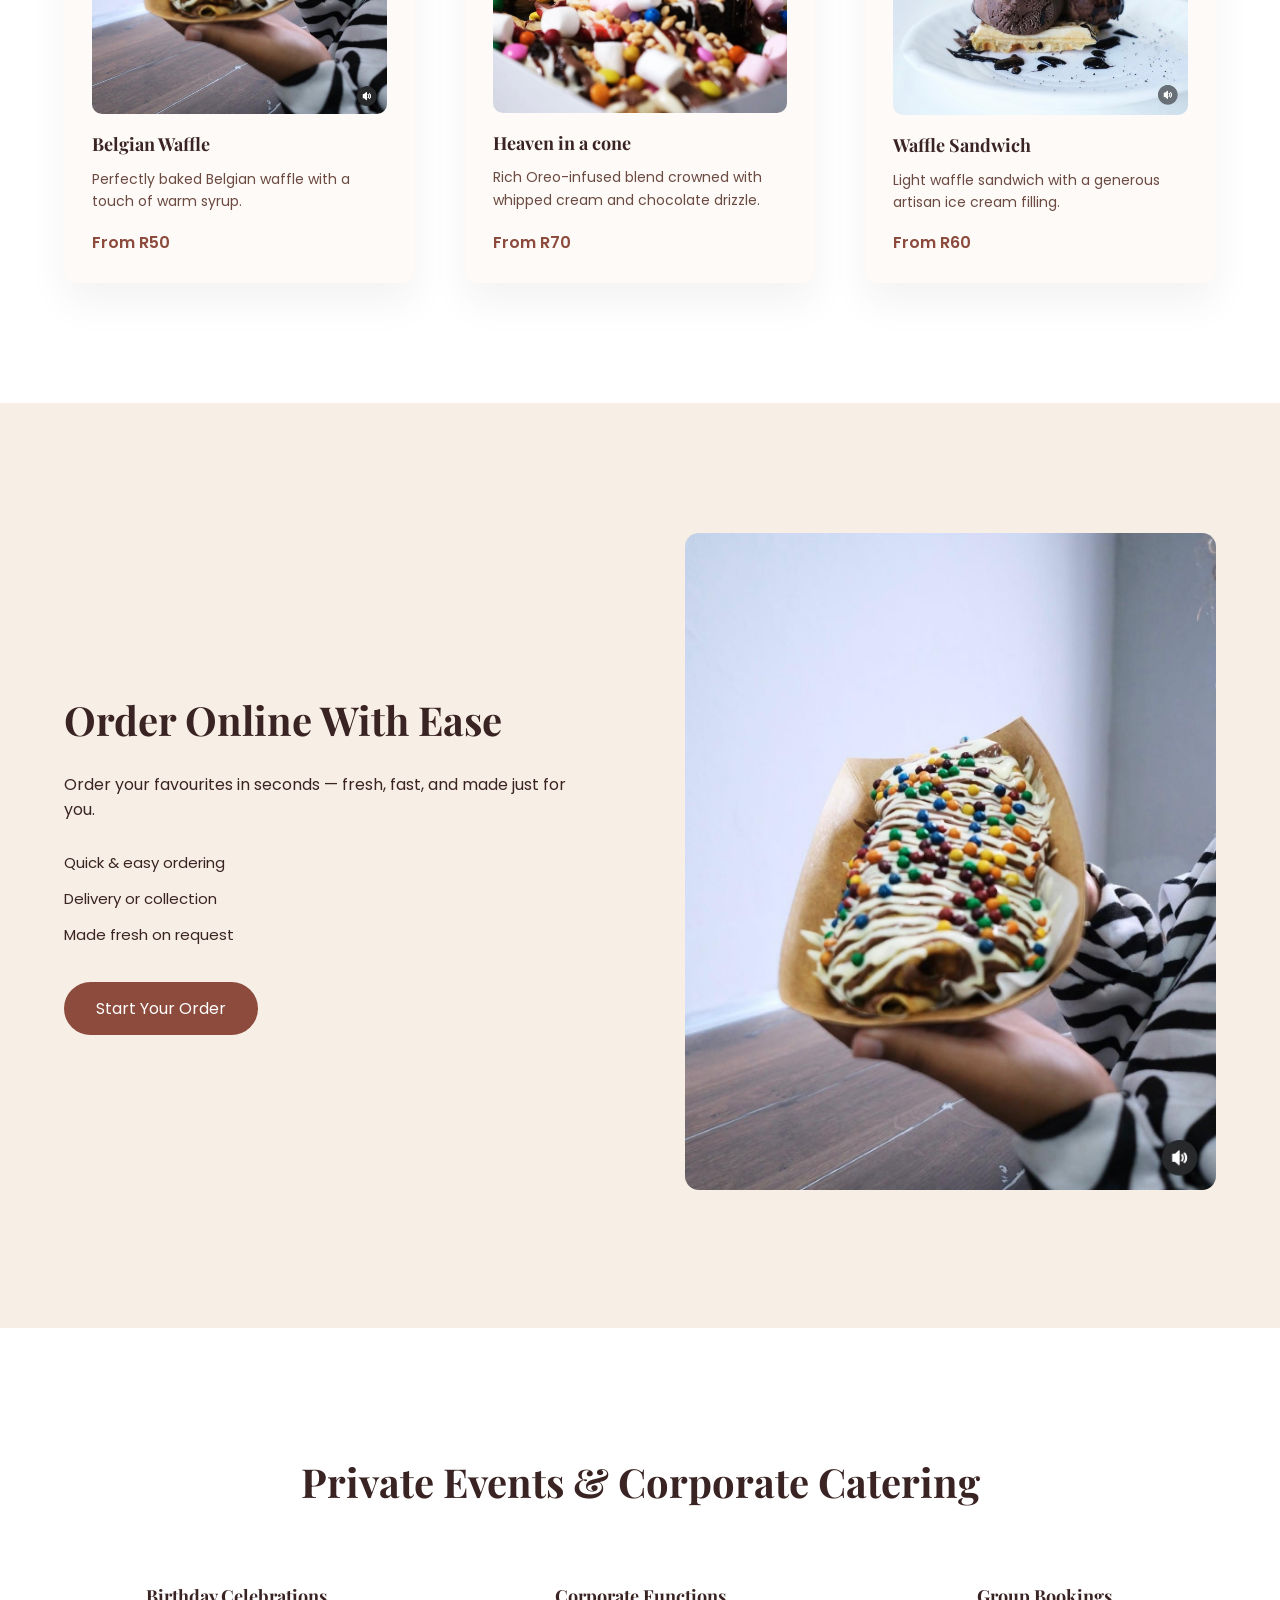
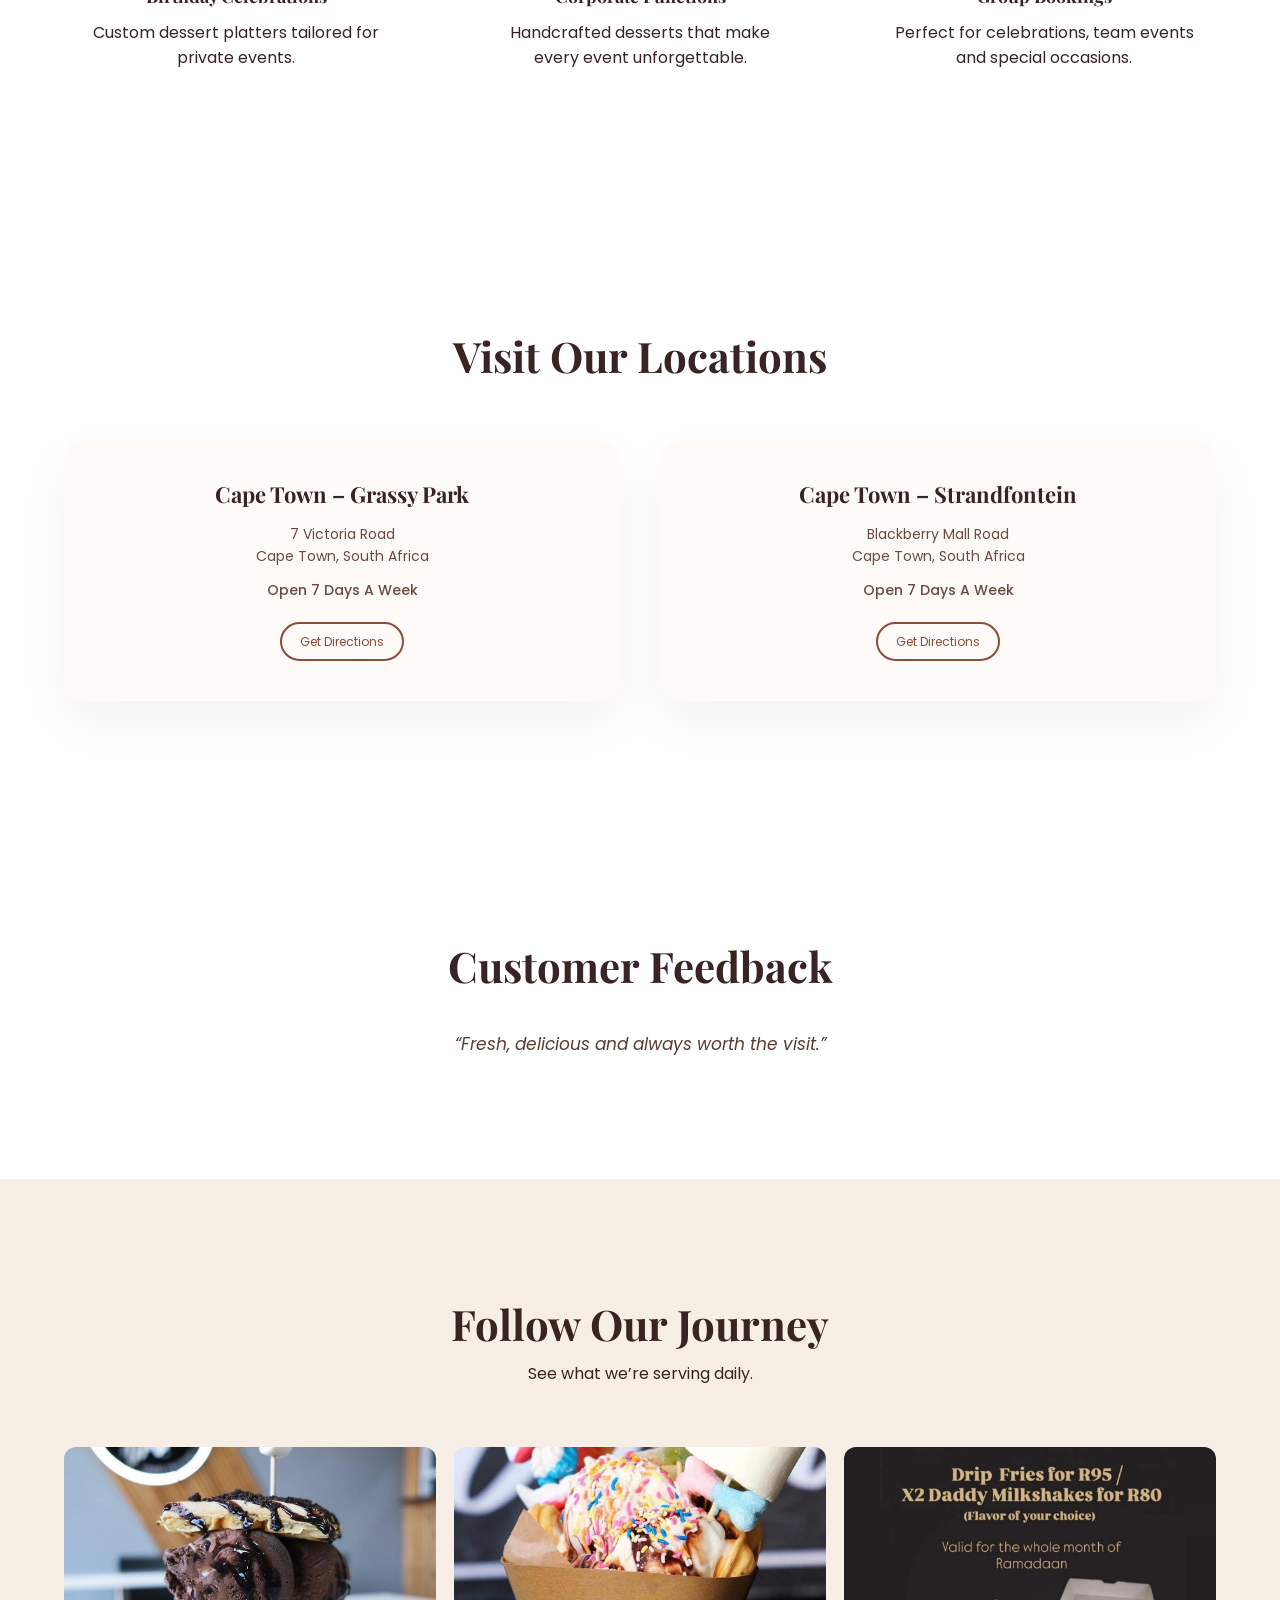
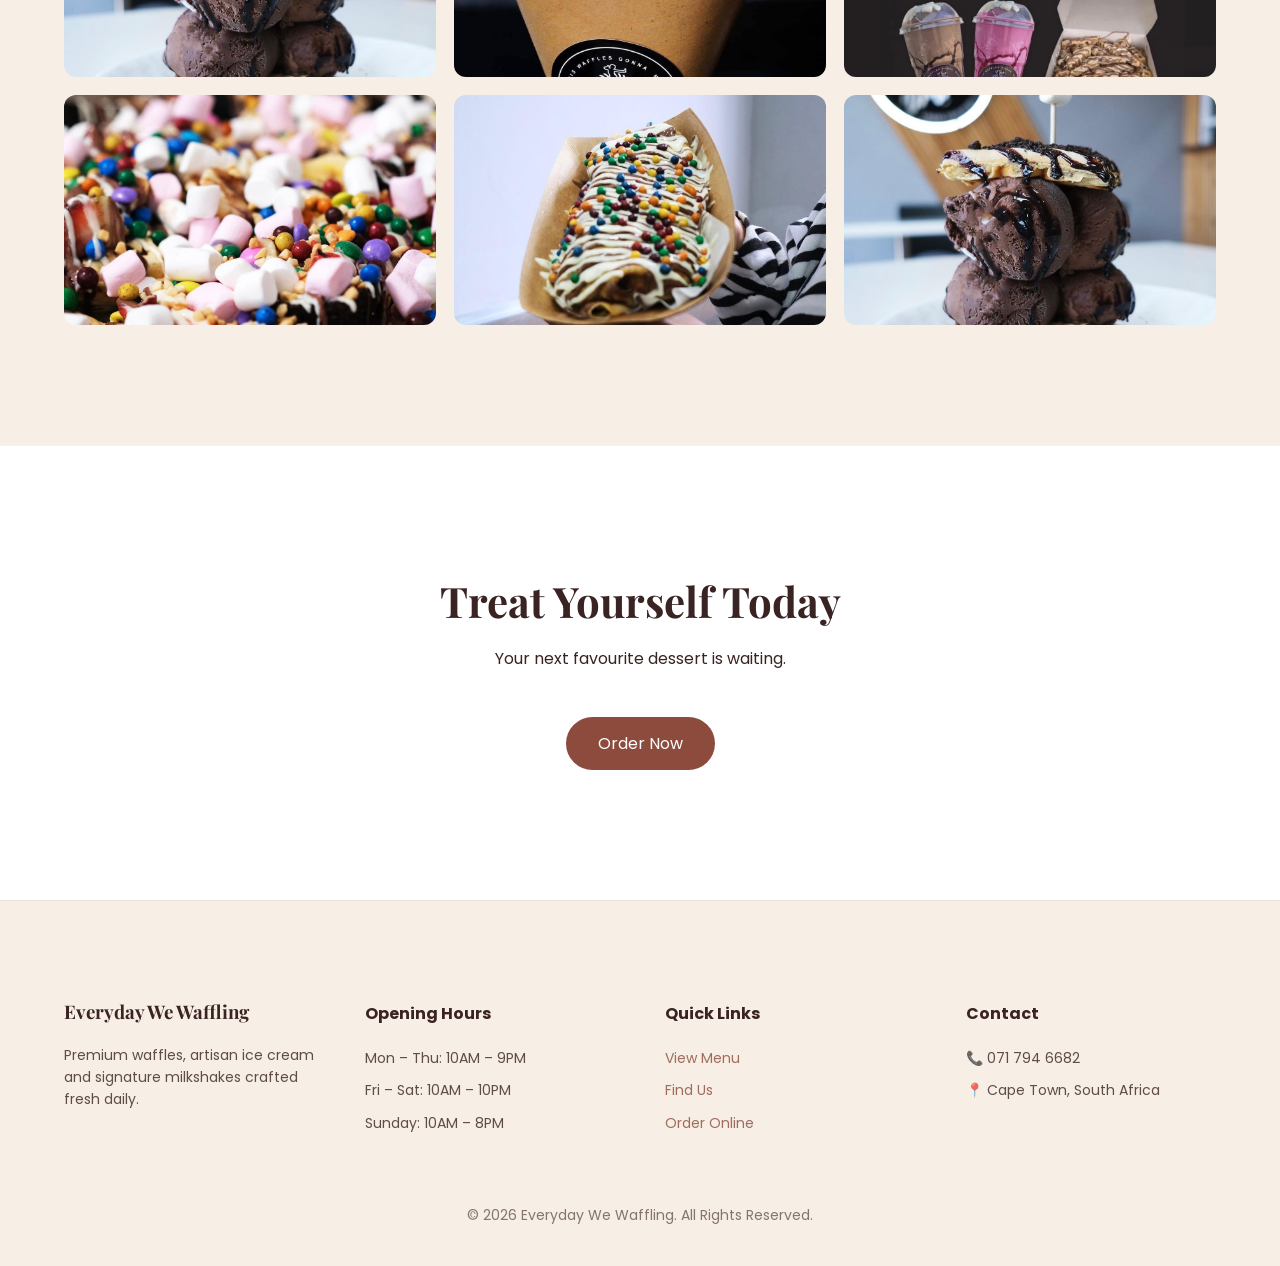
==== commit 53e82815: "theme fixes" ====
--- a/index.html
+++ b/index.html
@@ -17,6 +17,7 @@
 
 <!-- HERO -->
 <section class="hero reveal">
+
   <div class="container hero-content">
 
     <span class="hero-tagline">
@@ -45,6 +46,7 @@
     </p>
 
   </div>
+
 </section>
 
 <!-- TRUST STRIP -->
@@ -165,7 +167,12 @@
           Cape Town, South Africa
         </p>
         <p class="hours">Open 7 Days A Week</p>
-        <a href="#" class="btn-outline small">Get Directions</a>
+        <a 
+          href="https://www.google.com/maps/search/?api=1&query=7+Victoria+Road+Grassy+Park+Cape+Town"
+          target="_blank"
+          class="btn-outline small">
+          Get Directions
+        </a>
       </div>
 
       <div class="location-box">
@@ -175,7 +182,12 @@
           Cape Town, South Africa
         </p>
         <p class="hours">Open 7 Days A Week</p>
-        <a href="#" class="btn-outline small">Get Directions</a>
+        <a 
+          href="https://www.google.com/maps/search/?api=1&query=Blackberry+Mall+Road+Strandfontein+Cape+Town"
+          target="_blank"
+          class="btn-outline small">
+          Get Directions
+        </a>
       </div>
 
     </div>
@@ -246,5 +258,12 @@
 });
 </script>
 
+<script>
+window.addEventListener("scroll", function(){
+  const bg = document.querySelector(".hero-bg");
+  let offset = window.pageYOffset;
+  bg.style.transform = "scale(1.18) translateY(" + offset * 0.15 + "px)";
+});
+</script>
 </body>
 </html>
--- a/css/home.css
+++ b/css/home.css
@@ -1,19 +1,34 @@
 /* =========================
-   HERO
-========================= */
-
-.hero{
-  background:#f7efe5;
-  text-align:center;
-  padding-top:140px;
-  padding-bottom:140px;
-}
-
+   HERO - PREMIUM CLIENT DEMO
+========================= */
+
+.hero {
+  position: relative;
+  min-height: 600px;
+  padding: 160px 20px;
+  text-align: center;
+
+  background: url("../assets/images/wafflesand.jpg") center center / cover no-repeat;
+}
+
+/* Single clean overlay */
+.hero::before {
+  content: "";
+  position: absolute;
+  inset: 0;
+  background: rgba(247,239,229,0.75);
+  z-index: 1;
+}
+
+/* Content sits above overlay */
 .hero-content{
+  position:relative;
+  z-index:2;
   max-width:800px;
   margin:0 auto;
 }
 
+/* Tagline */
 .hero-tagline{
   display:block;
   font-size:12px;
@@ -24,18 +39,21 @@
   font-weight:500;
 }
 
+/* Heading */
 .hero h1{
   font-size:54px;
   color:#3a2323;
   margin-bottom:28px;
 }
 
+/* Subtext */
 .hero p{
   font-size:18px;
   color:#5c3b33;
   margin-bottom:45px;
 }
 
+/* Buttons */
 .hero-buttons{
   display:flex;
   justify-content:center;
@@ -43,6 +61,7 @@
   flex-wrap:wrap;
 }
 
+/* Trust line */
 .micro-trust{
   margin-top:35px;
   font-size:14px;
@@ -101,7 +120,7 @@
 
 .product-card{
   background:#fdfaf7;
-  border-radius:12px; /* reduced from 18px */
+  border-radius:12px;
   padding:28px;
   box-shadow:0 20px 40px rgba(0,0,0,0.05);
   display:flex;
@@ -116,7 +135,7 @@
 
 .product-card img{
   width:100%;
-  border-radius:10px; /* reduced */
+  border-radius:10px;
   margin-bottom:20px;
   transition:transform .4s ease;
 }
@@ -335,7 +354,7 @@
 ========================= */
 
 .cta{
-  background:#ffffff; /* changed from dark brown */
+  background:#ffffff;
   color:#3a2323;
   text-align:center;
   padding:130px 0;
@@ -355,10 +374,28 @@
    RESPONSIVE
 ========================= */
 
+/* TABLET */
 @media(max-width:900px){
 
+  .hero{
+    min-height:80vh;
+    padding:120px 20px 80px;
+  }
+
   .hero h1{
-    font-size:36px;
+    font-size:40px;
+    line-height:1.2;
+  }
+
+  .hero p{
+    font-size:16px;
+    margin-bottom:35px;
+  }
+
+  .hero-buttons{
+    flex-direction:row;
+    flex-wrap:wrap;
+    gap:15px;
   }
 
   .order-grid{
@@ -369,13 +406,52 @@
   .insta-grid{
     grid-template-columns:repeat(2,1fr);
   }
-
-}
-
+}
+
+
+/* MOBILE */
 @media(max-width:600px){
 
+  .hero{
+    min-height:75vh;
+    padding:100px 20px 60px;
+  }
+
+  .hero-tagline{
+    font-size:10px;
+    letter-spacing:2px;
+    margin-bottom:16px;
+  }
+
+  .hero h1{
+    font-size:30px;
+    line-height:1.25;
+    margin-bottom:16px;
+  }
+
+  .hero p{
+    font-size:15px;
+    margin-bottom:28px;
+  }
+
+  .hero-buttons{
+    flex-direction:column;
+    gap:12px;
+  }
+
+  .hero-buttons a{
+    width:100%;
+    max-width:260px;
+    padding:14px;
+  }
+
+  .micro-trust{
+    font-size:12px;
+    margin-top:20px;
+  }
+
   section{
-    padding:90px 0;
+    padding:80px 0;
   }
 
   .insta-grid{
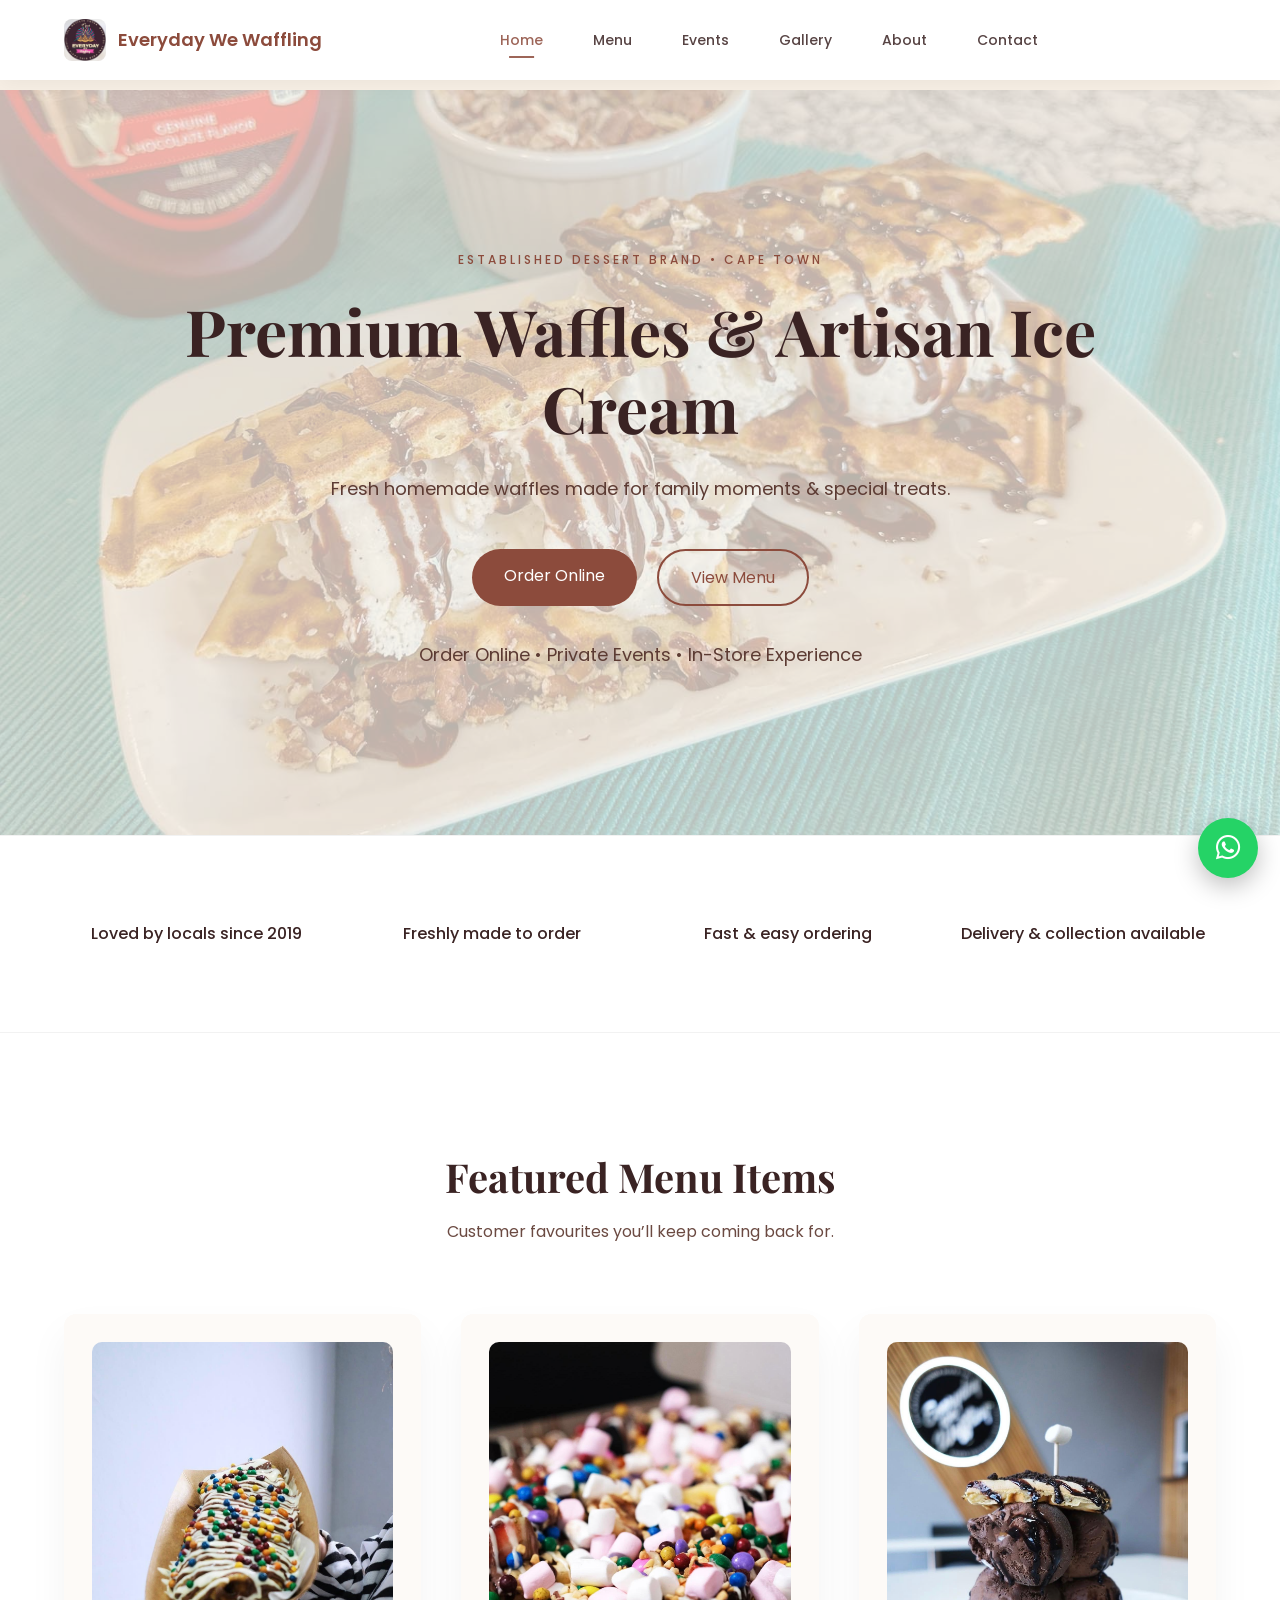
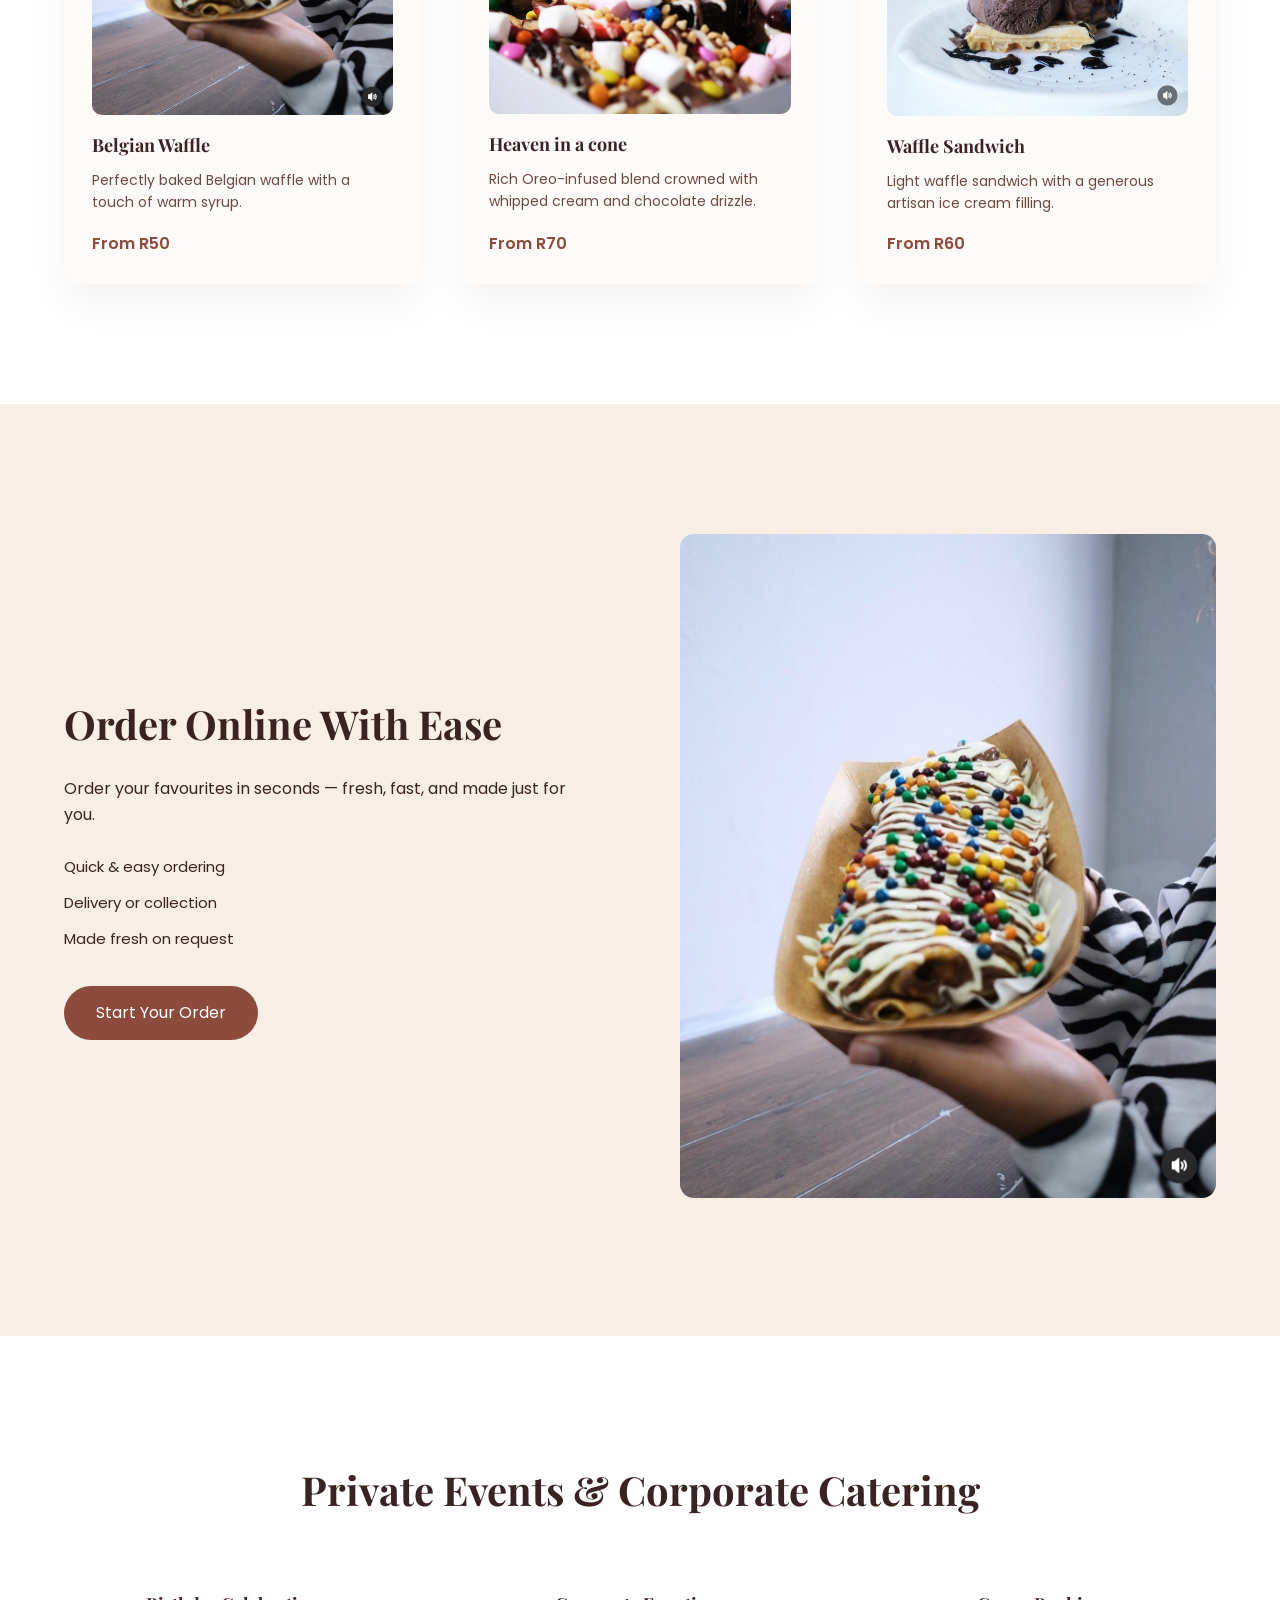
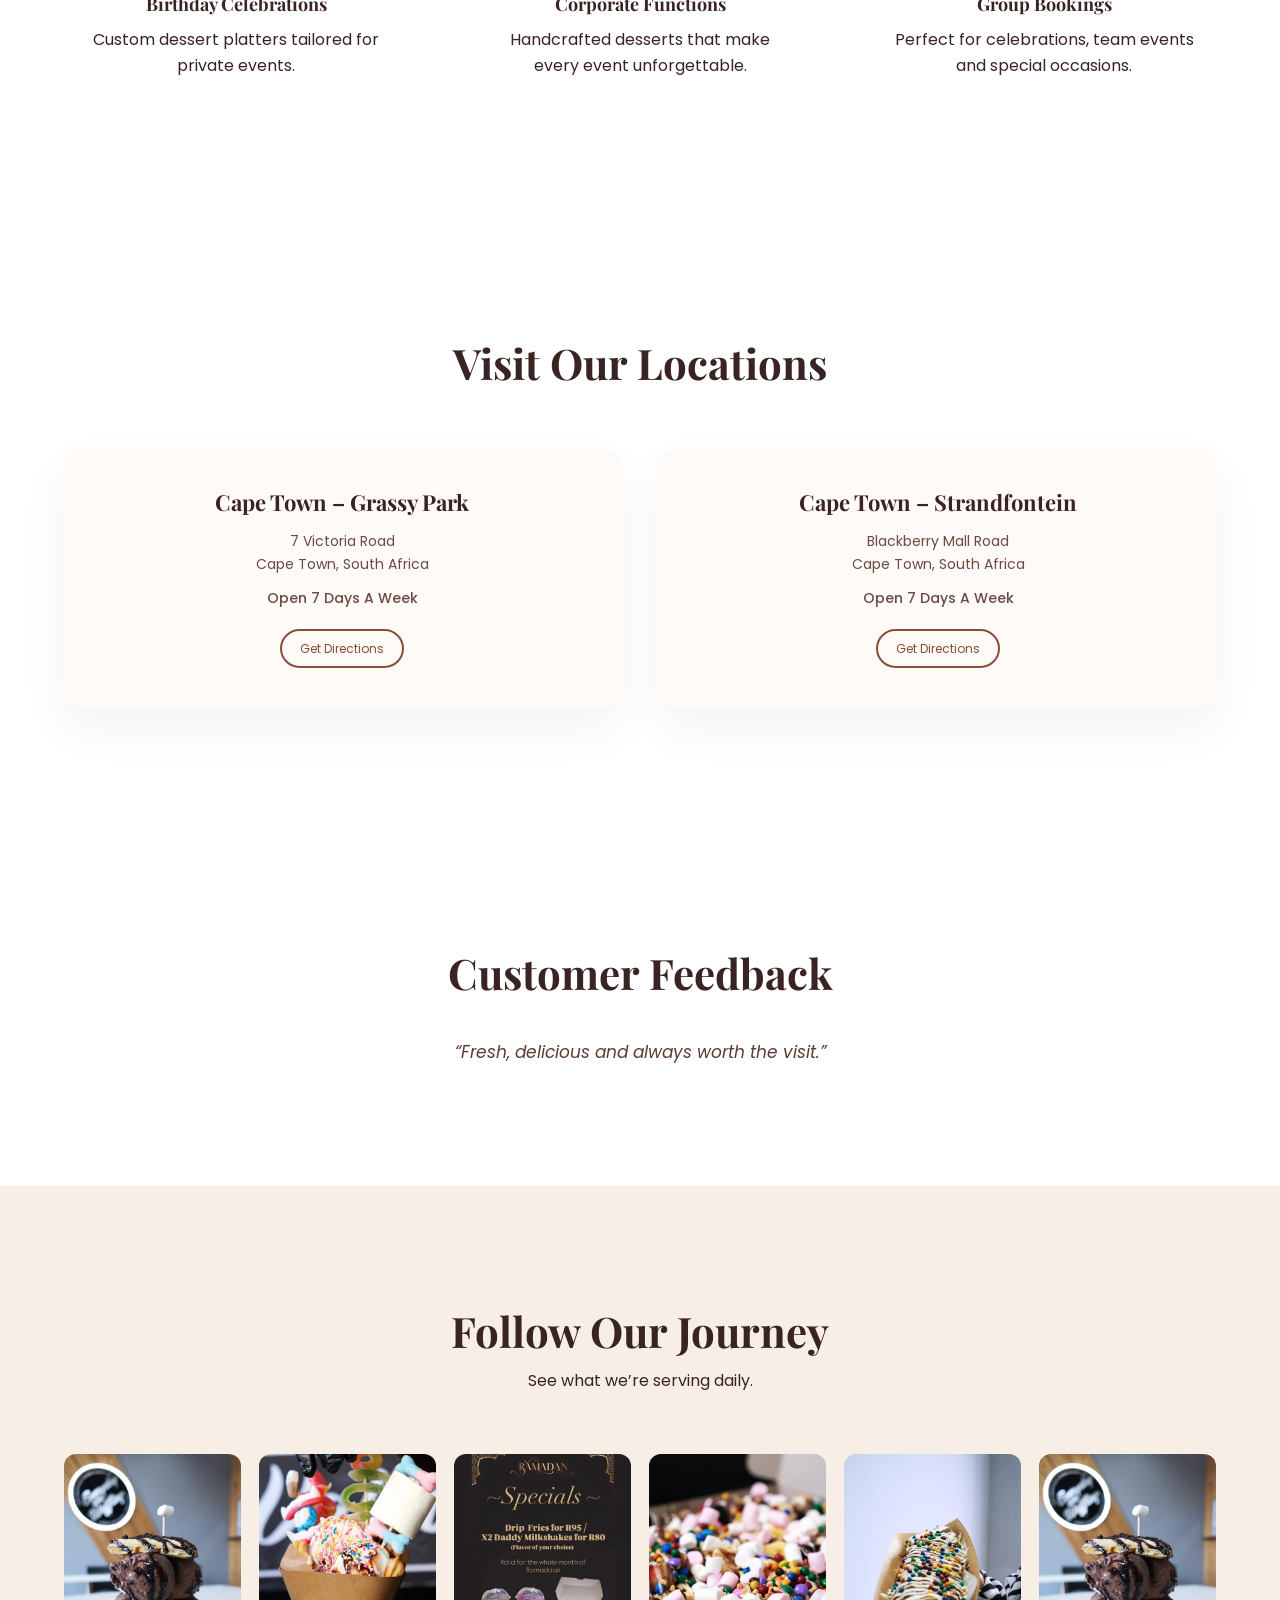
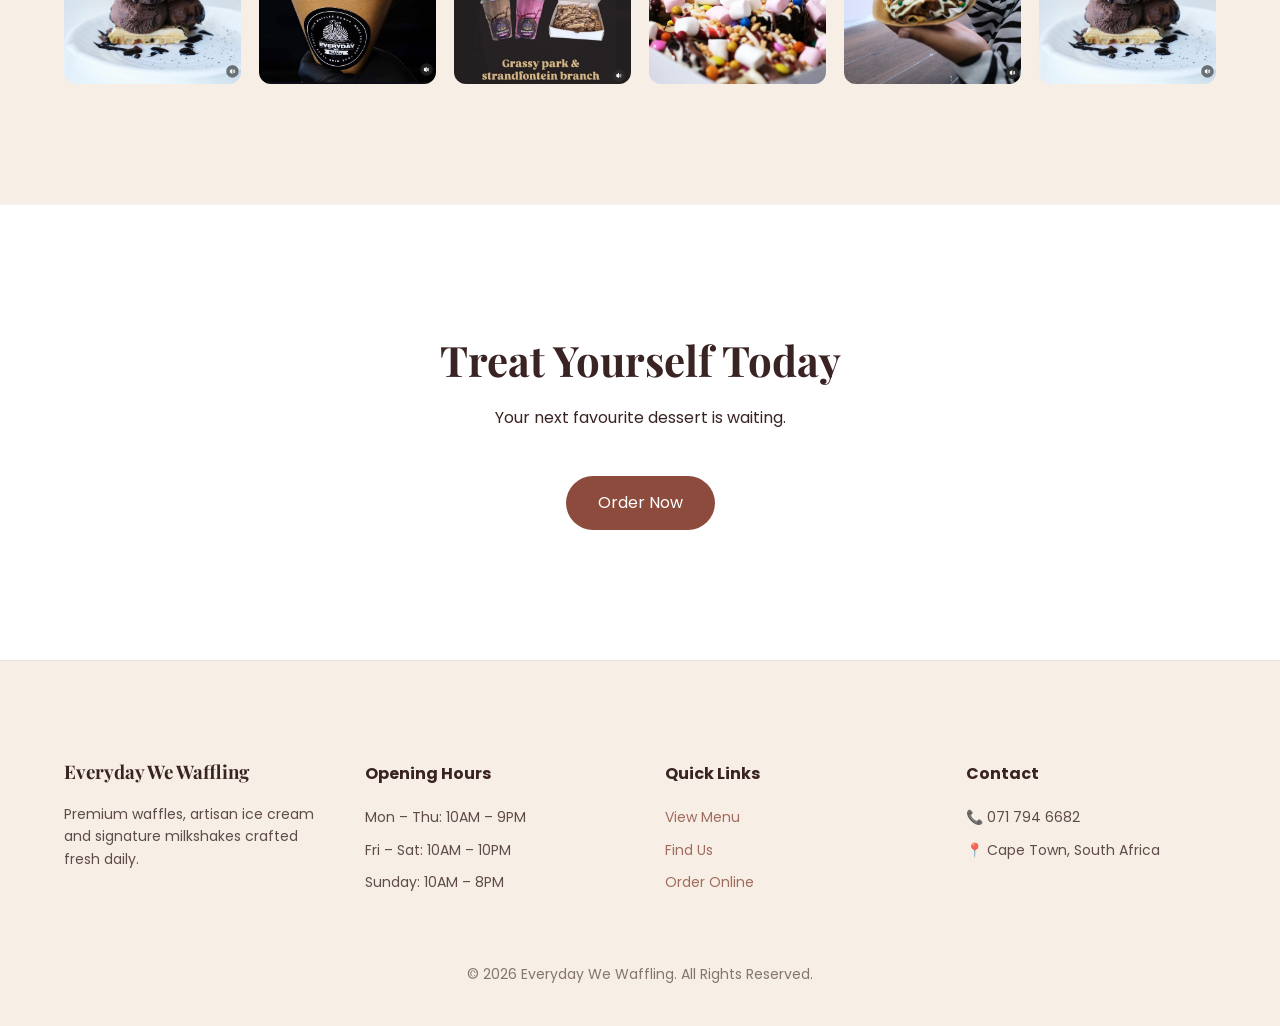
==== commit cb7da51c: "fixed whatsapp" ====
--- a/index.html
+++ b/index.html
@@ -8,6 +8,7 @@
 <link rel="stylesheet" href="css/styles.css">
 <link rel="stylesheet" href="css/home.css">
 
+<link rel="stylesheet" href="https://cdnjs.cloudflare.com/ajax/libs/font-awesome/6.5.0/css/all.min.css">
 <link href="https://fonts.googleapis.com/css2?family=Playfair+Display:wght@600;700&family=Poppins:wght@300;400;500;600&display=swap" rel="stylesheet">
 </head>
 
@@ -29,7 +30,7 @@
     </h1>
 
     <p>
-      Serving up fresh waffles & sweet vibes daily!
+      Fresh homemade waffles made for family moments & special treats.
     </p>
 
     <div class="hero-buttons">
@@ -238,6 +239,15 @@
   </div>
 </section>
 
+<a href="https://wa.me/27717946682?text=Hi%20Everyday%20We%20Waffling,%20I’d%20like%20to%20place%20an%20order"
+   class="whatsapp-float"
+   target="_blank"
+   aria-label="Order on WhatsApp">
+
+   <i class="fa-brands fa-whatsapp"></i>
+
+</a>
+
 <div id="footer"></div>
 
 <script src="components/component.js"></script>
--- a/css/styles.css
+++ b/css/styles.css
@@ -30,6 +30,7 @@
   background:var(--cream);
   line-height:1.6;
   overflow-x:hidden;
+  padding-top:90px;
 }
 
 /* =========================
@@ -100,33 +101,40 @@
 }
 
 /* =========================
-   HEADER
+   FIXED HEADER
 ========================= */
 
 .site-header{
-  position:sticky;
+  position:fixed;
   top:0;
+  left:0;
   width:100%;
   background:#ffffff;
-  border-bottom:1px solid rgba(0,0,0,0.06);
-  z-index:1000;
-  transition:all .3s ease;
+  z-index:999;
+  box-shadow:0 4px 20px rgba(0,0,0,0.05);
+  backdrop-filter:blur(6px);
+  transition:.3s ease;
 }
 
 .site-header.scrolled{
-  box-shadow:0 8px 25px rgba(0,0,0,0.06);
-}
-
-/* NAVBAR GRID LAYOUT */
+  box-shadow:0 8px 25px rgba(0,0,0,0.08);
+}
 
 .navbar{
-  display:grid;
-  grid-template-columns:auto 1fr auto;
+  display:flex;
+  justify-content:space-between;
   align-items:center;
   height:80px;
-}
-
-/* LOGO */
+  transition:.3s ease;
+}
+
+.site-header.scrolled .navbar{
+  height:65px;
+}
+
+/* =========================
+   LOGO
+========================= */
 
 .logo{
   display:flex;
@@ -149,12 +157,11 @@
   color:var(--accent);
 }
 
-/* NAV LINKS */
-
-/* NAV LINKS */
+/* =========================
+   NAV LINKS (DESKTOP)
+========================= */
 
 .nav-links{
-  justify-self:end;
   display:flex;
   gap:50px;
   list-style:none;
@@ -167,11 +174,9 @@
   font-size:14px;
   font-weight:500;
   position:relative;
-  transition:all .3s ease;
+  transition:.3s ease;
   opacity:.85;
 }
-
-/* Premium underline */
 
 .nav-links a::after{
   content:"";
@@ -182,40 +187,29 @@
   width:0;
   height:2px;
   background:var(--accent);
-  border-radius:10px;
-  transition:all .35s ease;
-}
-
-/* Hover state */
-
-.nav-links a:hover{
-  opacity:1;
-  transform:translateY(-2px);
+  transition:.3s ease;
 }
 
 .nav-links a:hover::after{
   width:60%;
 }
 
-/* Active page */
-
 .nav-links a.active{
   color:var(--accent);
-  opacity:1;
 }
 
 .nav-links a.active::after{
   width:60%;
 }
 
-/* NAV ACTIONS */
+/* =========================
+   NAV ACTIONS
+========================= */
 
 .nav-actions{
   display:flex;
   align-items:center;
 }
-
-/* HAMBURGER */
 
 .hamburger{
   display:none;
@@ -232,6 +226,33 @@
 }
 
 /* =========================
+   MOBILE ELEMENTS (HIDDEN DESKTOP)
+========================= */
+
+.menu-overlay{
+  display:none;
+}
+
+.menu-close{
+  display:none;
+}
+
+/* =========================
+   SCROLL REVEAL
+========================= */
+
+.reveal{
+  opacity:0;
+  transform:translateY(40px);
+  transition:.8s ease;
+}
+
+.reveal.active{
+  opacity:1;
+  transform:translateY(0);
+}
+
+/* =========================
    FOOTER
 ========================= */
 
@@ -282,22 +303,7 @@
 }
 
 /* =========================
-   SCROLL REVEAL
-========================= */
-
-.reveal{
-  opacity:0;
-  transform:translateY(40px);
-  transition:all .8s ease;
-}
-
-.reveal.active{
-  opacity:1;
-  transform:translateY(0);
-}
-
-/* =========================
-   RESPONSIVE
+   MOBILE NAV
 ========================= */
 
 @media(max-width:900px){
@@ -306,38 +312,78 @@
     padding:90px 0;
   }
 
-  .navbar{
-    grid-template-columns:auto auto;
+  .hamburger{
+    display:flex;
+  }
+
+  .logo span{
+    display:none;
+  }
+
+  .menu-overlay{
+    display:block;
+    position:fixed;
+    inset:0;
+    background:rgba(0,0,0,0.25);
+    backdrop-filter:blur(3px);
+    opacity:0;
+    pointer-events:none;
+    transition:.3s ease;
+    z-index:998;
+  }
+
+  .menu-overlay.active{
+    opacity:1;
+    pointer-events:auto;
   }
 
   .nav-links{
-    position:absolute;
-    top:80px;
+    position:fixed;
+    top:0;
     right:0;
-    width:260px;
-    background:#ffffff;
+    width:80%;
+    max-width:320px;
+    height:100vh;
+    background:#fff;
     flex-direction:column;
-    padding:30px;
-    gap:25px;
-    box-shadow:0 20px 40px rgba(0,0,0,0.1);
+    padding:80px 30px 40px;
+    gap:28px;
+    box-shadow:-10px 0 40px rgba(0,0,0,0.1);
     transform:translateX(100%);
-    opacity:0;
-    transition:all .3s ease;
+    pointer-events:none;
+    transition:.35s ease;
+    z-index:999;
   }
 
   .nav-links.active{
     transform:translateX(0);
-    opacity:1;
-  }
-
-  .hamburger{
-    display:flex;
-    justify-self:end;
+    pointer-events:auto;
+  }
+
+  .menu-close{
+    display:block;
+    position:absolute;
+    top:25px;
+    right:25px;
+    font-size:24px;
+    cursor:pointer;
+    color:var(--brown);
+  }
+
+  .nav-links a{
+    font-size:18px;
+    padding:12px 0;
+    display:block;
+    border-bottom:1px solid rgba(0,0,0,0.05);
   }
 
 }
 
 @media(max-width:600px){
+
+  body{
+    padding-top:80px;
+  }
 
   section{
     padding:80px 0;
@@ -348,8 +394,4 @@
     height:34px;
   }
 
-  .logo span{
-    font-size:16px;
-  }
-
 }
--- a/css/home.css
+++ b/css/home.css
@@ -409,53 +409,199 @@
 }
 
 
-/* MOBILE */
-@media(max-width:600px){
+/* =========================
+   MOBILE
+========================= */
+@media (max-width: 600px){
+
+  .container{
+    padding:0 20px;
+    text-align:center;
+  }
 
   .hero{
     min-height:75vh;
     padding:100px 20px 60px;
   }
 
-  .hero-tagline{
-    font-size:10px;
-    letter-spacing:2px;
-    margin-bottom:16px;
-  }
-
   .hero h1{
     font-size:30px;
     line-height:1.25;
-    margin-bottom:16px;
-  }
-
-  .hero p{
-    font-size:15px;
-    margin-bottom:28px;
   }
 
   .hero-buttons{
     flex-direction:column;
+    align-items:center;
     gap:12px;
   }
 
   .hero-buttons a{
     width:100%;
     max-width:260px;
-    padding:14px;
-  }
-
-  .micro-trust{
-    font-size:12px;
-    margin-top:20px;
-  }
-
-  section{
-    padding:80px 0;
+  }
+
+  .proof-grid{
+    grid-template-columns:1fr;
+    gap:20px;
+    text-align:center;
+  }
+
+  .products-grid{
+    grid-template-columns:1fr;
+  }
+
+  .order-grid{
+    grid-template-columns:1fr;
+    text-align:center;
+    gap:40px;
+  }
+
+  .events-grid{
+    grid-template-columns:1fr;
+    gap:30px;
+    text-align:center;
+  }
+
+  .locations-grid{
+    grid-template-columns:1fr;
+    gap:30px;
   }
 
   .insta-grid{
     grid-template-columns:1fr;
   }
 
+}
+
+/* =========================
+   TABLET
+========================= */
+@media (min-width:601px) and (max-width: 900px){
+
+  .hero{
+    padding:120px 40px 80px;
+  }
+
+  .hero h1{
+    font-size:42px;
+  }
+
+  .proof-grid{
+    grid-template-columns:repeat(2,1fr);
+    gap:25px;
+  }
+
+  .products-grid{
+    grid-template-columns:repeat(2,1fr);
+    gap:30px;
+  }
+
+  .order-grid{
+    grid-template-columns:1fr;
+    text-align:center;
+    gap:50px;
+  }
+
+  .events-grid{
+    grid-template-columns:repeat(2,1fr);
+    gap:30px;
+  }
+
+  .locations-grid{
+    grid-template-columns:repeat(2,1fr);
+    gap:30px;
+  }
+
+  .insta-grid{
+    grid-template-columns:repeat(3,1fr);
+  }
+
+}
+
+/* =========================
+   DESKTOP
+========================= */
+@media (min-width:1201px){
+
+  .container{
+    max-width:1200px;
+    margin:auto;
+  }
+
+  .hero{
+    padding:160px 20px 120px;
+  }
+
+  .hero h1{
+    font-size:64px;
+  }
+
+  .products-grid{
+    grid-template-columns:repeat(3,1fr);
+    gap:40px;
+  }
+
+  .order-grid{
+    grid-template-columns:1fr 1fr;
+    align-items:center;
+    gap:80px;
+  }
+
+  .insta-grid{
+    grid-template-columns:repeat(6,1fr);
+  }
+
+}
+
+/* =========================
+   LARGE SCREENS
+========================= */
+@media (min-width:1600px){
+
+  .container{
+    max-width:1400px;
+  }
+
+  .hero h1{
+    font-size:72px;
+  }
+
+}
+
+.hero-sub{
+  margin-top:15px;
+  font-size:16px;
+  opacity:.8;
+}
+
+.hero-order{
+  margin-top:20px;
+  display:inline-block;
+}
+
+.whatsapp-float{
+  position:fixed;
+  bottom:22px;
+  right:22px;
+  width:60px;
+  height:60px;
+  background:#25D366;
+  border-radius:50%;
+  display:flex;
+  align-items:center;
+  justify-content:center;
+  text-decoration:none;
+  z-index:9999;
+  box-shadow:0 8px 25px rgba(0,0,0,0.25);
+  transition:.3s ease;
+}
+
+.whatsapp-float i{
+  color:#fff;
+  font-size:28px;
+}
+
+.whatsapp-float:hover{
+  transform:scale(1.08);
+  box-shadow:0 12px 30px rgba(0,0,0,0.3);
 }
